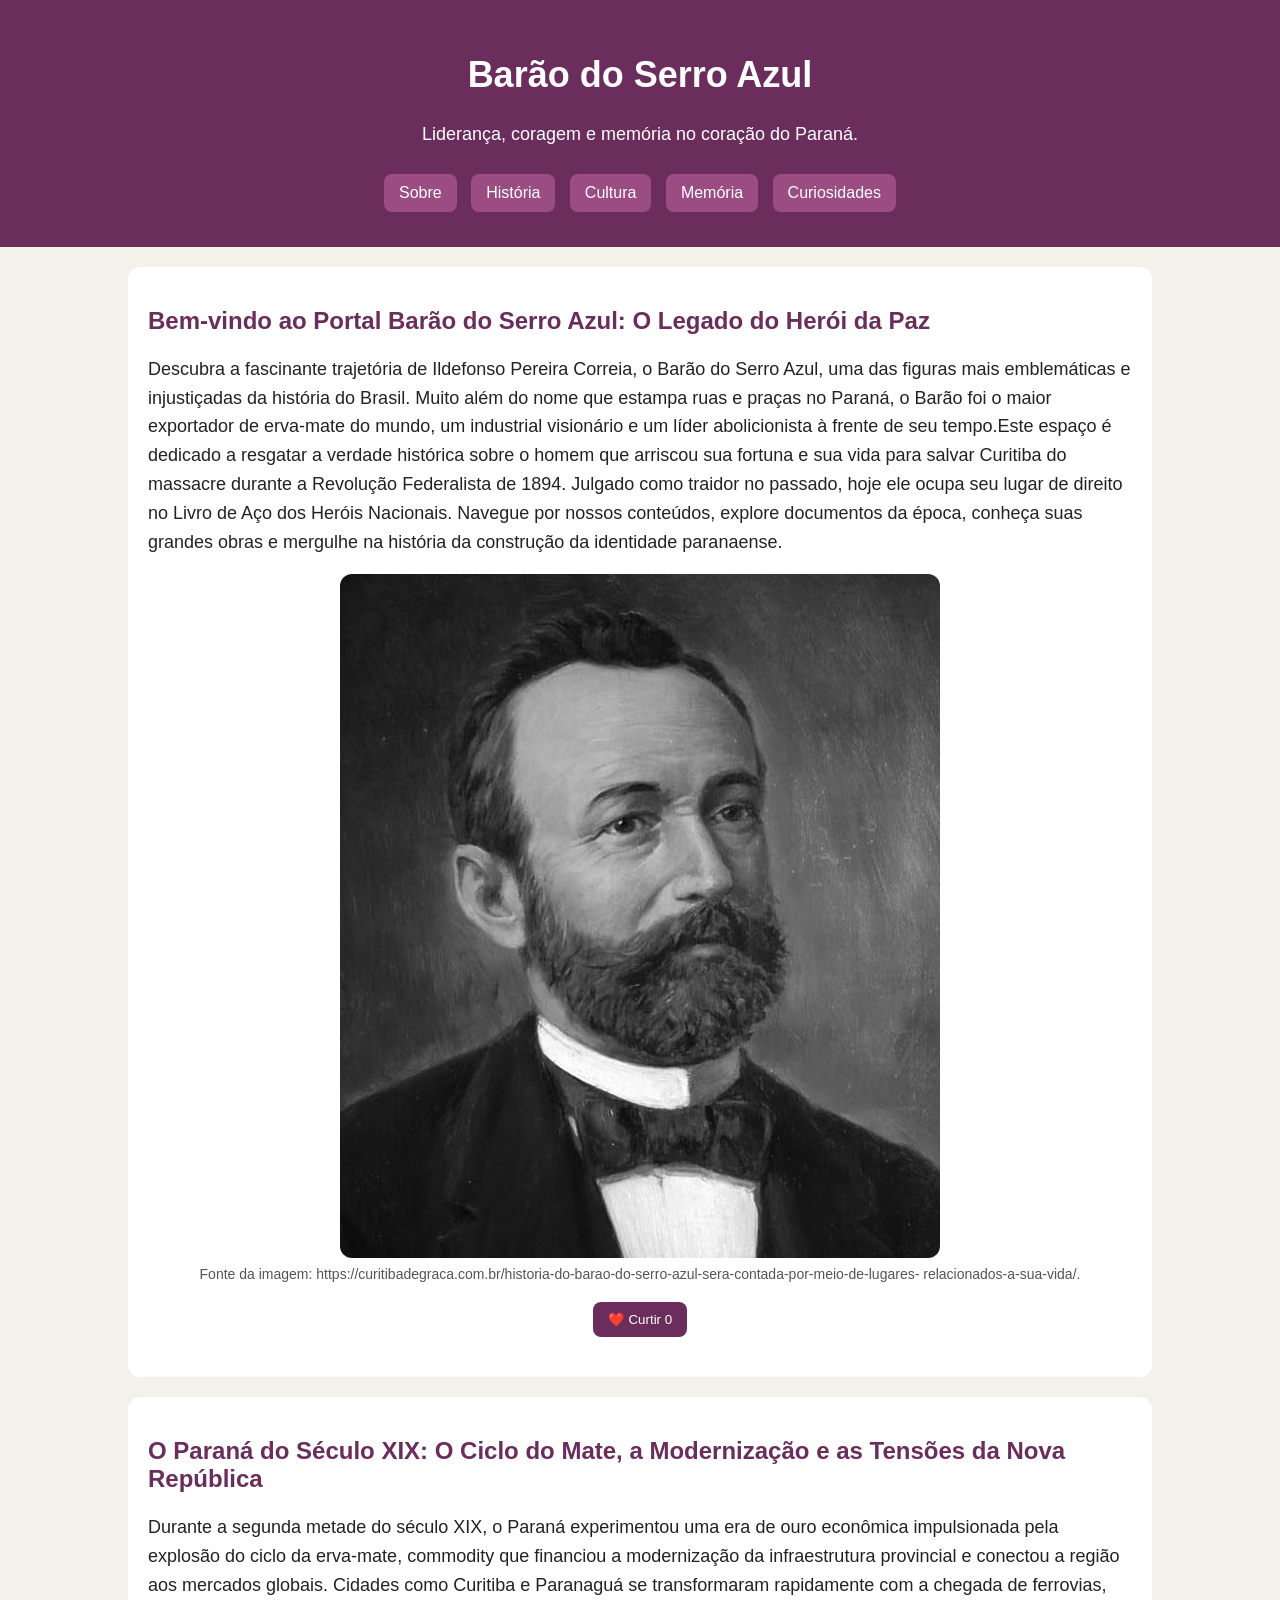
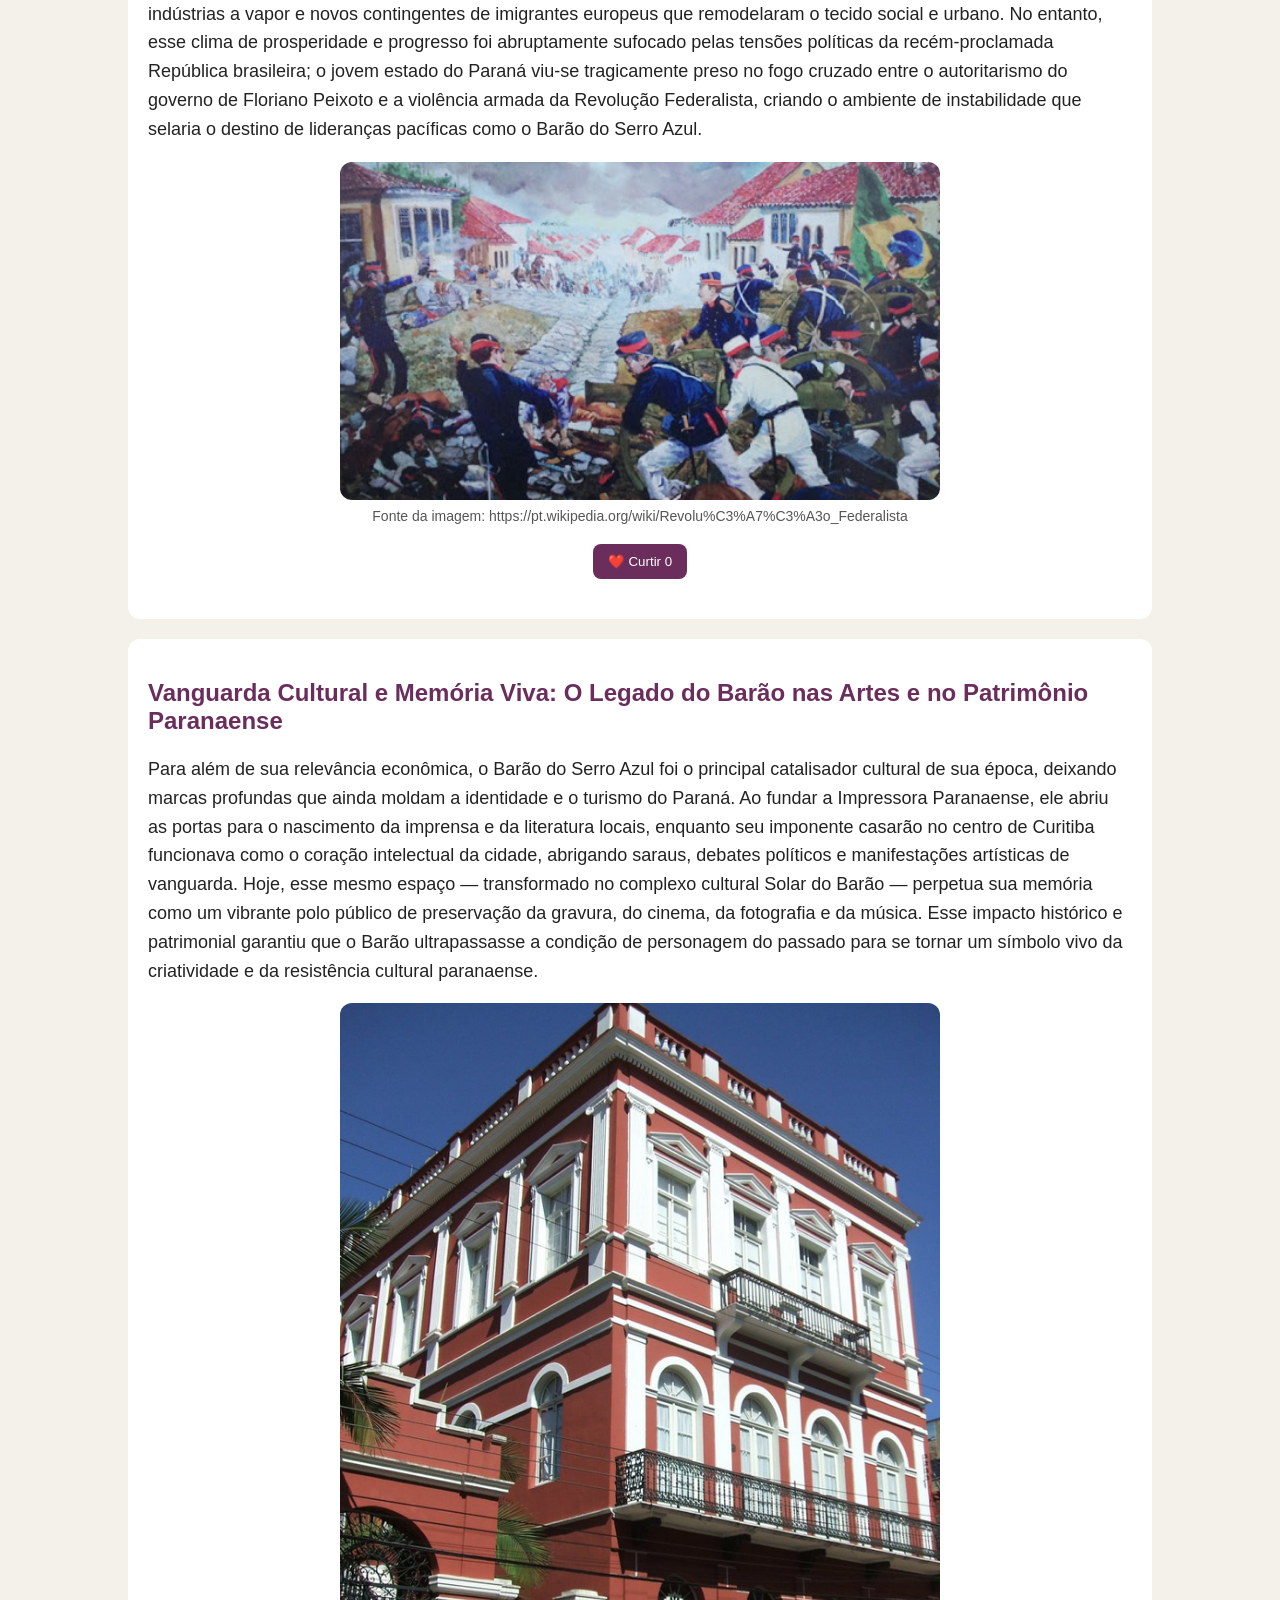
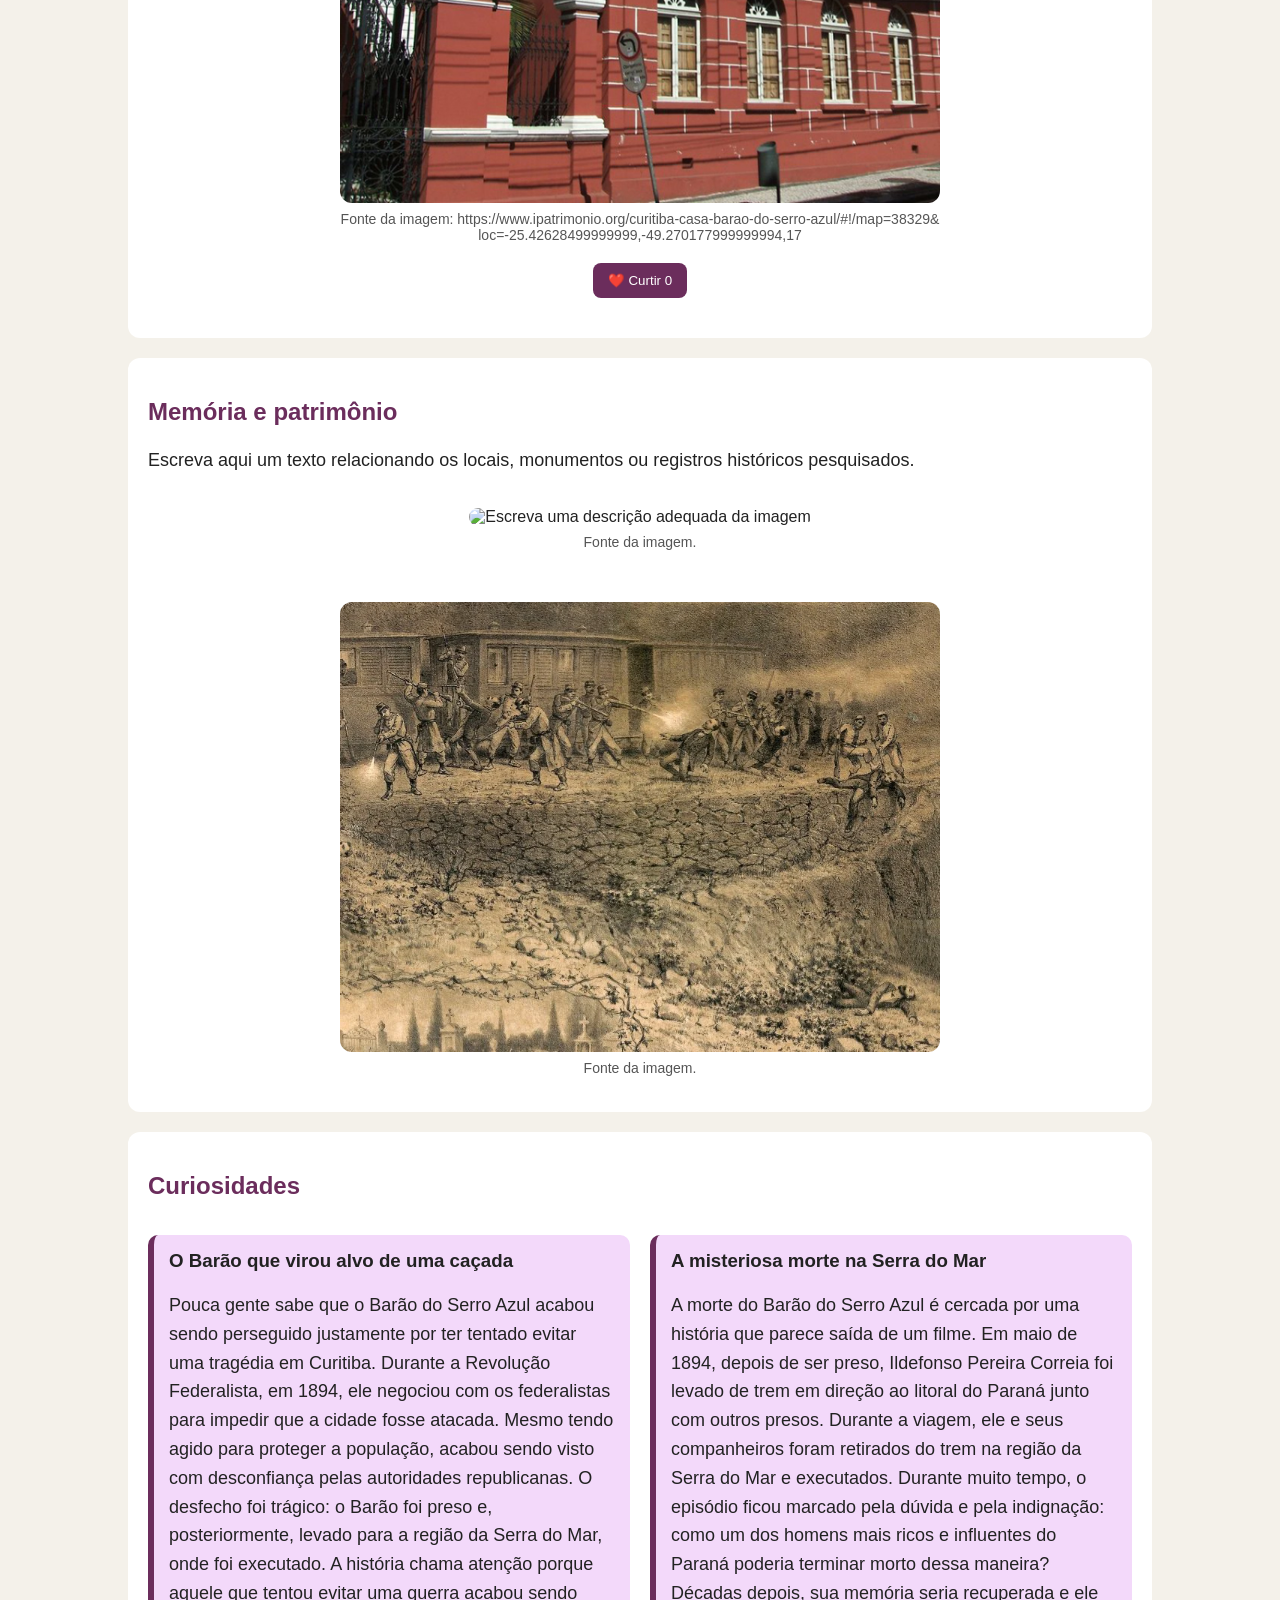
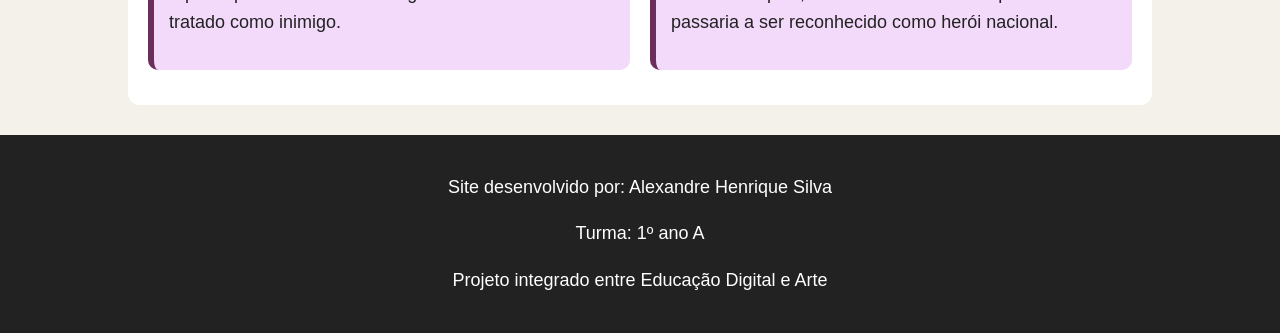
==== index.html @ aedcf5a6 "Upload" ====
<!DOCTYPE html>
<html lang="pt-BR">

<head>
    <meta charset="UTF-8">
    <meta name="viewport" content="width=device-width, initial-scale=1.0">
    <link rel="stylesheet" href="style.css">
    <script src="script.js" defer></script>
    <title>Barão do Serro Azul</title>
</head>

<body>

    <header>
        <h1>Barão do Serro Azul</h1>
        <p>Liderança, coragem e memória no coração do Paraná.</p>
        <nav>
            <a href="#sobre">Sobre</a>
            <a href="#historia">História</a>
            <a href="#cultura">Cultura</a>
            <a href="#memoria">Memória</a>
            <a href="#curiosidades">Curiosidades</a>
        </nav>
    </header>

    <main>
        <section id="sobre">
            <h2>Bem-vindo ao Portal Barão do Serro Azul: O Legado do Herói da Paz</h2>
            <p>
                Descubra a fascinante trajetória de Ildefonso Pereira Correia, o Barão do Serro Azul, uma das figuras
                mais emblemáticas
                e injustiçadas da história do Brasil. Muito além do nome que estampa ruas e praças no Paraná, o Barão
                foi o maior exportador
                de erva-mate do mundo, um industrial visionário e um líder abolicionista à frente de seu tempo.Este
                espaço é dedicado a resgatar
                a verdade histórica sobre o homem que arriscou sua fortuna e sua vida para salvar Curitiba do massacre
                durante a Revolução
                Federalista de 1894. Julgado como traidor no passado, hoje ele ocupa seu lugar de direito no Livro de
                Aço dos Heróis Nacionais.
                Navegue por nossos conteúdos, explore documentos da época, conheça suas grandes obras e mergulhe na
                história da construção
                da identidade paranaense.
            </p>
            <figure>
                <img src="imagem_1.jpg" alt="Tela pintada a mão com o busto do Barão do Serro Azul">
                <figcaption>Fonte da imagem:
                    https://curitibadegraca.com.br/historia-do-barao-do-serro-azul-sera-contada-por-meio-de-lugares-
                    relacionados-a-sua-vida/.
                </figcaption>
            </figure>
            <button class="curtir">
                ❤️​ Curtir <span>0</span>
            </button>
        </section>

        <section id="historia">
            <h2>O Paraná do Século XIX: O Ciclo do Mate, a Modernização e as Tensões da Nova República</h2>
            <p>
                Durante a segunda metade do século XIX, o Paraná experimentou uma era de ouro econômica impulsionada
                pela explosão do ciclo da erva-mate,
                commodity que financiou a modernização da infraestrutura provincial e conectou a região aos mercados
                globais. Cidades como Curitiba e
                Paranaguá se transformaram rapidamente com a chegada de ferrovias, indústrias a vapor e novos
                contingentes de imigrantes europeus que
                remodelaram o tecido social e urbano. No entanto, esse clima de prosperidade e progresso foi
                abruptamente sufocado pelas tensões políticas
                da recém-proclamada República brasileira; o jovem estado do Paraná viu-se tragicamente preso no fogo
                cruzado entre o autoritarismo do governo
                de Floriano Peixoto e a violência armada da Revolução Federalista, criando o ambiente de instabilidade
                que selaria o destino de lideranças
                pacíficas como o Barão do Serro Azul.
            </p>
            <figure>
                <img src="imagem_2.jpg" alt="Tropas durante o Cerco da Lapa, Paraná em 1894">
                <figcaption>Fonte da imagem: https://pt.wikipedia.org/wiki/Revolu%C3%A7%C3%A3o_Federalista</figcaption>
            </figure>
            <button class="curtir">
                ❤️​ Curtir <span>0</span>
            </button>
        </section>

        <section id="cultura">
            <h2>Vanguarda Cultural e Memória Viva: O Legado do Barão nas Artes e no Patrimônio Paranaense</h2>
            <p>
                Para além de sua relevância econômica, o Barão do Serro Azul foi o principal catalisador cultural de sua
                época, deixando marcas profundas
                que ainda moldam a identidade e o turismo do Paraná. Ao fundar a Impressora Paranaense, ele abriu as
                portas para o nascimento da imprensa e
                da literatura locais, enquanto seu imponente casarão no centro de Curitiba funcionava como o coração
                intelectual da cidade, abrigando saraus,
                debates políticos e manifestações artísticas de vanguarda. Hoje, esse mesmo espaço — transformado no
                complexo cultural Solar do Barão — perpetua
                sua memória como um vibrante polo público de preservação da gravura, do cinema, da fotografia e da
                música. Esse impacto histórico e patrimonial
                garantiu que o Barão ultrapassasse a condição de personagem do passado para se tornar um símbolo vivo da
                criatividade e da resistência cultural
                paranaense.
            </p>
            <figure>
                <img src="imagem_3.jpg" alt="Centro Cultural Solar do Barão">
                <figcaption>Fonte da imagem: https://www.ipatrimonio.org/curitiba-casa-barao-do-serro-azul/#!/map=38329&
                    loc=-25.42628499999999,-49.270177999999994,17
                </figcaption>
            </figure>
            <button class="curtir">
                ❤️​ Curtir <span>0</span>
            </button>
        </section>
        <section id="memoria">

            <h2>Memória e patrimônio</h2>

            <p>
                Escreva aqui um texto relacionando os locais,
                monumentos ou registros históricos pesquisados.
            </p>

            <div class="galeria">

                <figure>
                    <img src="imagem_4.html" alt="Escreva uma descrição adequada da imagem">

                    <figcaption>
                        Fonte da imagem.
                    </figcaption>
                </figure>

                <figure>
                    <img src="imagem_5.webp" alt="Escreva uma descrição adequada da imagem">

                    <figcaption>
                        Fonte da imagem.
                    </figcaption>
                </figure>

            </div>

        </section>

        <section id="curiosidades">
            <h2>Curiosidades</h2>
            <div class="cards-curiosidades">
                <div class="card">
                    <h3>O Barão que virou alvo de uma caçada</h3>
                    <p>Pouca gente sabe que o Barão do Serro Azul acabou sendo perseguido justamente por ter tentado
                        evitar
                        uma tragédia em Curitiba. Durante a Revolução Federalista, em 1894, ele negociou com os
                        federalistas
                        para impedir que a cidade fosse atacada. Mesmo tendo agido para proteger a população, acabou
                        sendo
                        visto com desconfiança pelas autoridades republicanas. O desfecho foi trágico: o Barão foi preso
                        e,
                        posteriormente, levado para a região da Serra do Mar, onde foi executado. A história chama
                        atenção
                        porque aquele que tentou evitar uma guerra acabou sendo tratado como inimigo.</p>
                </div>
                <div class="card">
                    <h3>A misteriosa morte na Serra do Mar</h3>
                    <p>A morte do Barão do Serro Azul é cercada por uma história que parece saída de um filme. Em maio
                        de
                        1894, depois de ser preso, Ildefonso Pereira Correia foi levado de trem em direção ao litoral do
                        Paraná junto com outros presos. Durante a viagem, ele e seus companheiros foram retirados do
                        trem na
                        região da Serra do Mar e executados. Durante muito tempo, o episódio ficou marcado pela dúvida e
                        pela indignação: como um dos homens mais ricos e influentes do Paraná poderia terminar morto
                        dessa
                        maneira? Décadas depois, sua memória seria recuperada e ele passaria a ser reconhecido como
                        herói
                        nacional.</p>
                </div>
            </div>
        </section>
    </main>

    <footer>
        <p>Site desenvolvido por: Alexandre Henrique Silva</p>
        <p>Turma: 1º ano A</p>
        <p>Projeto integrado entre Educação Digital e Arte</p>
    </footer>

</body>

</html>
---- style.css ----
:root{
    --cor-fundo: #f4f1ea;
    --cor-texto: #222222;
    --cor-principal: #6b2d5c;
    --cor-secundaria: #9b4d83;
    --cor-hover:#c77dff;
    --cor-superficie: white;
    --cor-card: #f3d9fa;
    --cor-legenda: #555555;
    --cor-clara: white;
    --cor-rodape: #222222;
}
body {
    background-color: var(--cor-fundo);
    color: var(--cor-texto);
    font-family: Arial, sans-serif;
    margin: 0;
}

header {
    background-color: var(--cor-principal);
    color: var(--cor-clara);
    text-align: center;
    padding: 30px;
}

h1 {
    font-size: 36px;
}

h2 {
    color: var(--cor-principal);
}

p {
    font-size: 18px;
    line-height: 1.6;
}

nav {
    margin-top: 20px;
}

nav a {
    color: var(--cor-clara);
    text-decoration: none;
    background-color: var(--cor-secundaria);
    padding: 10px 15px;
    border-radius: 8px;
    margin: 5px;
    display: inline-block;
}

nav a:hover {
    background-color:  var(--cor-hover);
}

main {
    width: 80%;
    margin: auto;
}

section {
    background-color: var(--cor-superficie);
    margin: 20px 0;
    padding: 20px;
    border-radius: 12px;
}

img {
    width: 100%;
    max-width: 600px;
    display: block;
    margin: auto;
    border-radius: 12px;
}

figcaption {
    text-align: center;
    font-size: 14px;
    color: var(--cor-legenda);
    margin-top: 8px;
}

.card {
    background-color: var(--cor-card);
    padding: 15px;
    margin: 15px 0;
    border-left: 6px solid var(--cor-principal);
    border-radius: 10px;
    flex: 1 1 300px;
}

.card h3 {
    margin-top: 0;
}

footer {
    background-color: var(--cor-rodape);
    color: var(--cor-clara);
    text-align: center;
    padding: 20px;
    margin-top: 30px;
}

button {
    background-color: var(--cor-principal);
    color: var(--cor-clara);
    border: none;
    padding: 10px 15px;
    border-radius: 8px;
    cursor: pointer;
}

button:hover {
    background-color: var(--cor-hover);
}

.curtir {
    display: block;
    width: fit-content;
    margin: 20px auto;
}
.galeria {
    display: flex;
    gap: 20px;
    flex-wrap: wrap;
    justify-content: center;
}
.cards-curiosidades {
    display: flex;
    gap: 20px;
    flex-wrap: wrap;
}
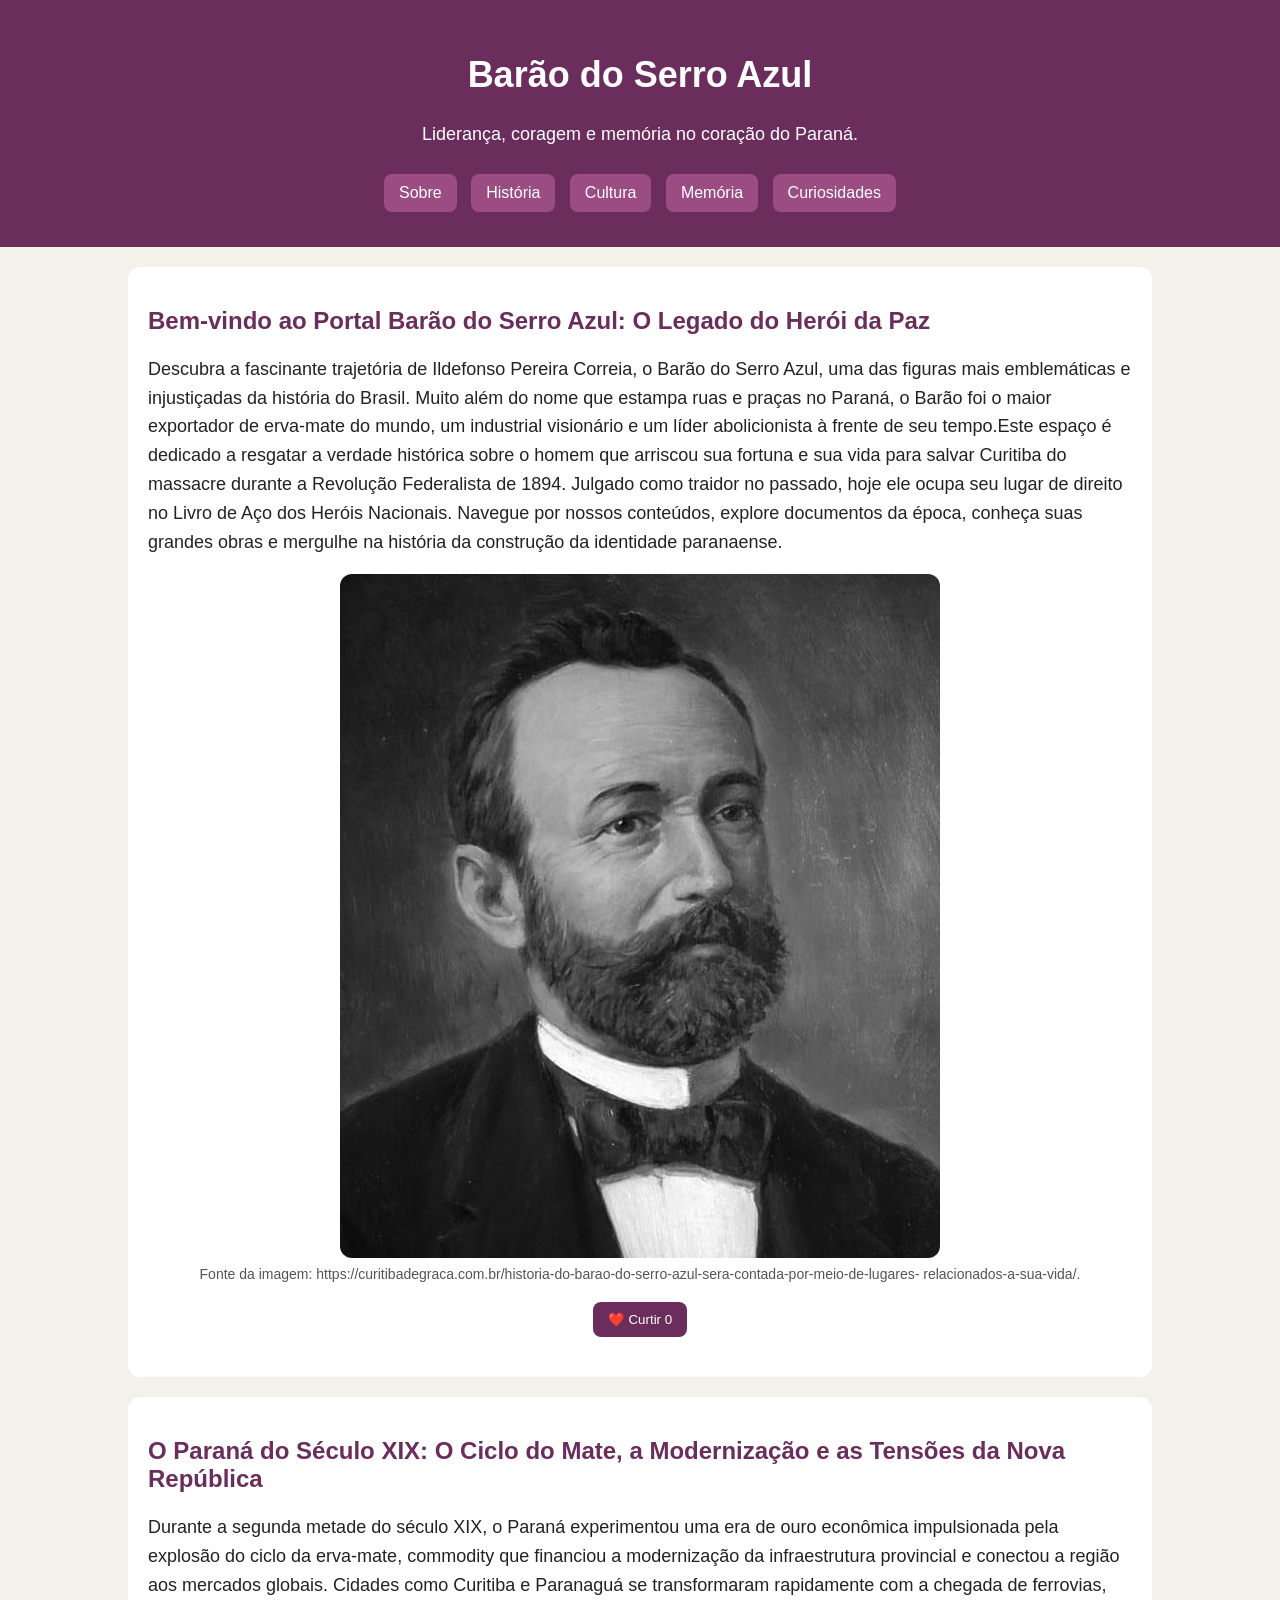
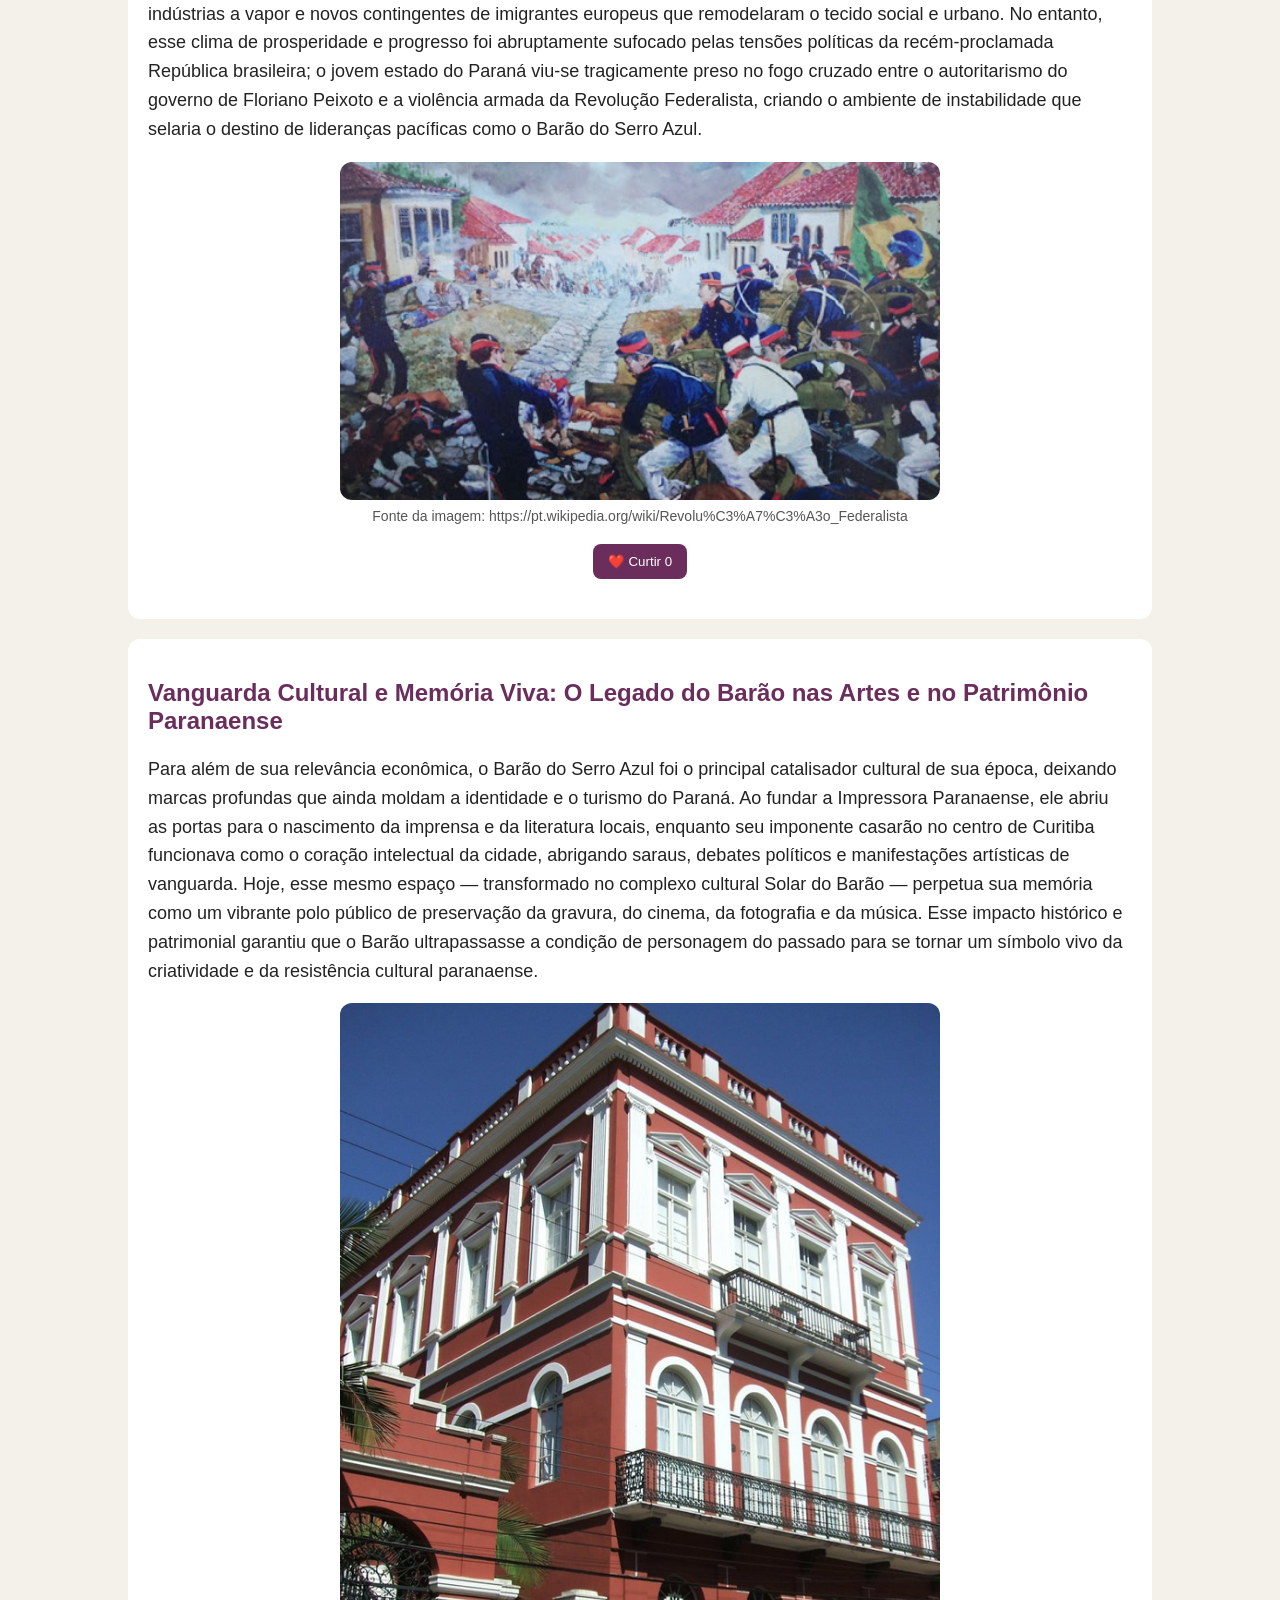
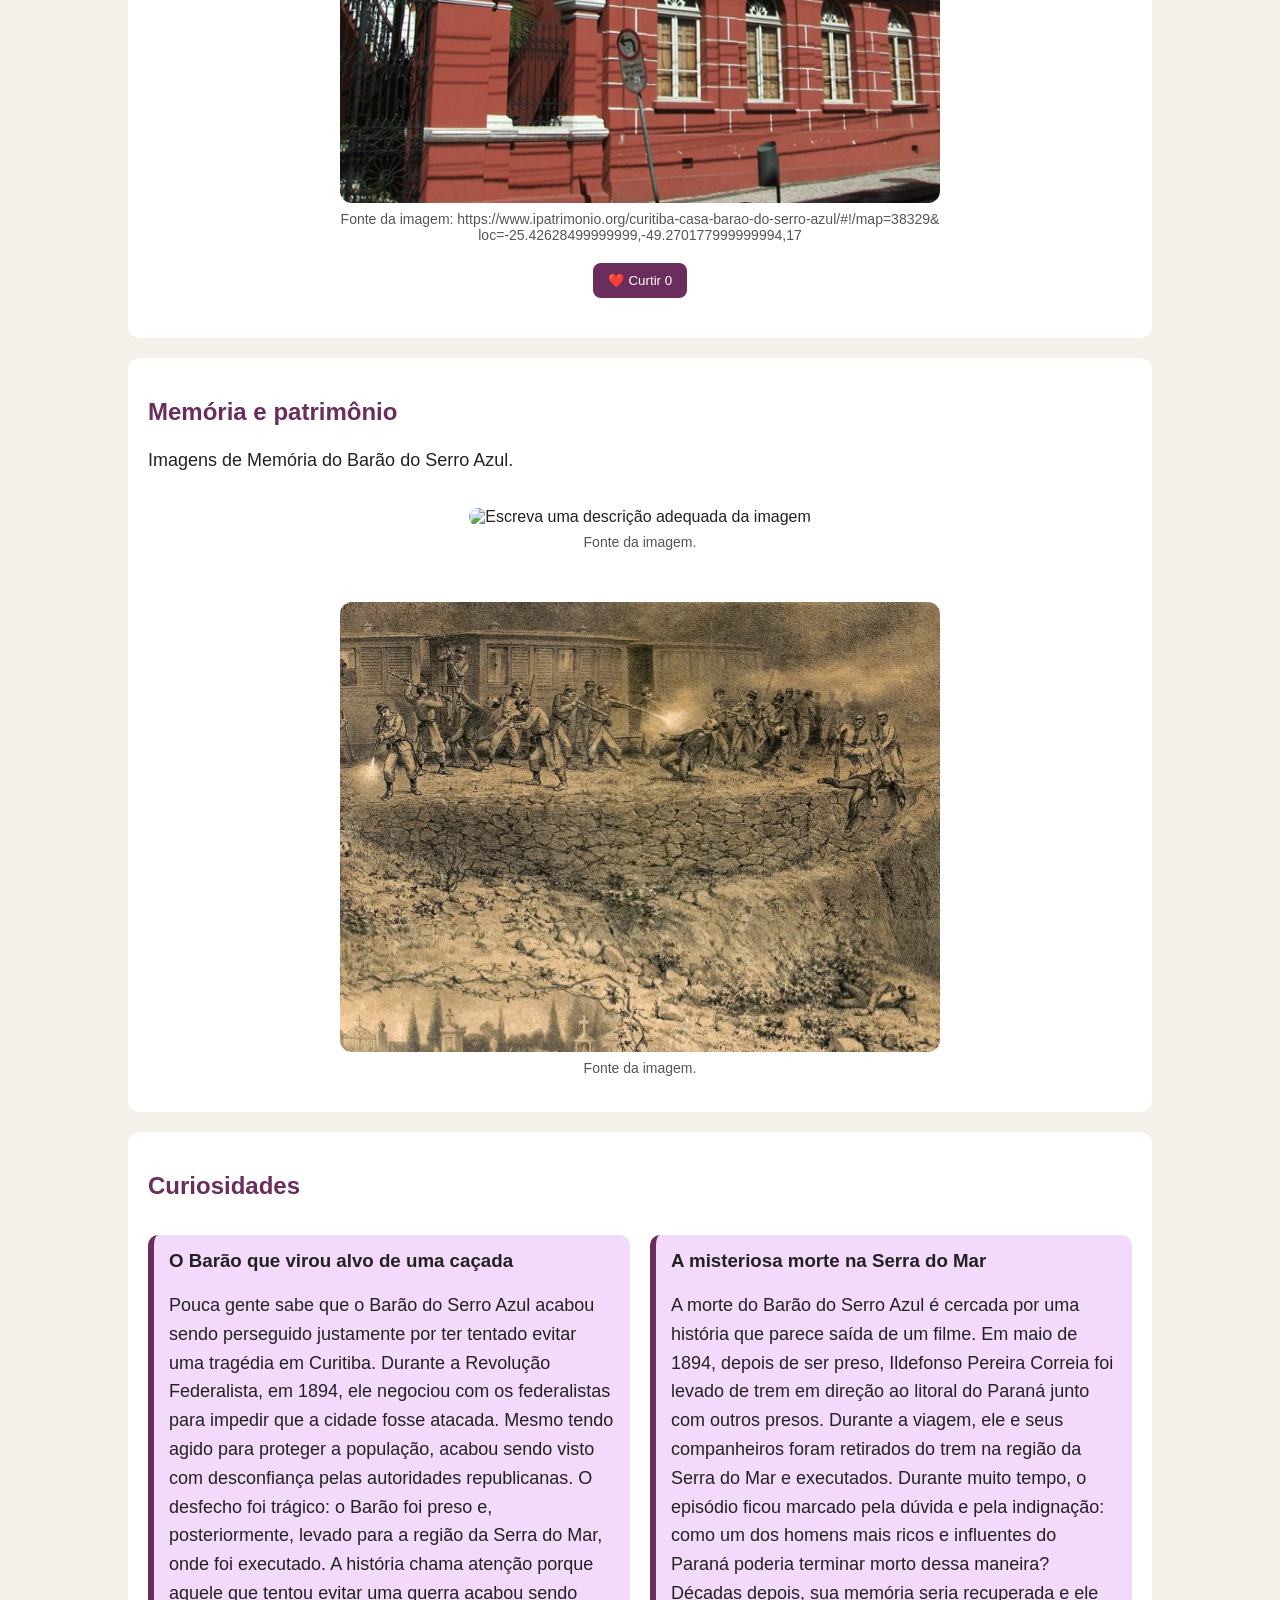
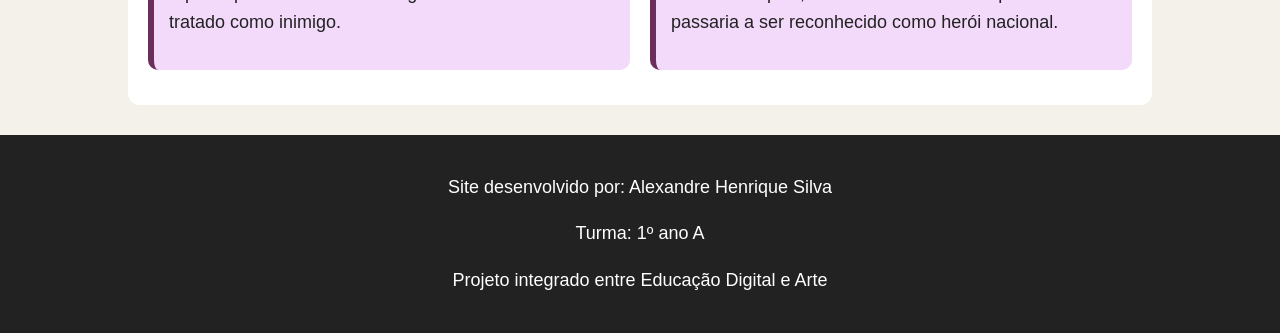
==== commit fb981e43: "Criação de nova seção" ====
--- a/index.html
+++ b/index.html
@@ -106,20 +106,13 @@
                 ❤️​ Curtir <span>0</span>
             </button>
         </section>
+
         <section id="memoria">
-
             <h2>Memória e patrimônio</h2>
-
-            <p>
-                Escreva aqui um texto relacionando os locais,
-                monumentos ou registros históricos pesquisados.
-            </p>
-
+            <p>Imagens de Memória do Barão do Serro Azul.</p>
             <div class="galeria">
-
                 <figure>
                     <img src="imagem_4.html" alt="Escreva uma descrição adequada da imagem">
-
                     <figcaption>
                         Fonte da imagem.
                     </figcaption>
@@ -127,14 +120,11 @@
 
                 <figure>
                     <img src="imagem_5.webp" alt="Escreva uma descrição adequada da imagem">
-
                     <figcaption>
                         Fonte da imagem.
                     </figcaption>
                 </figure>
-
             </div>
-
         </section>
 
         <section id="curiosidades">
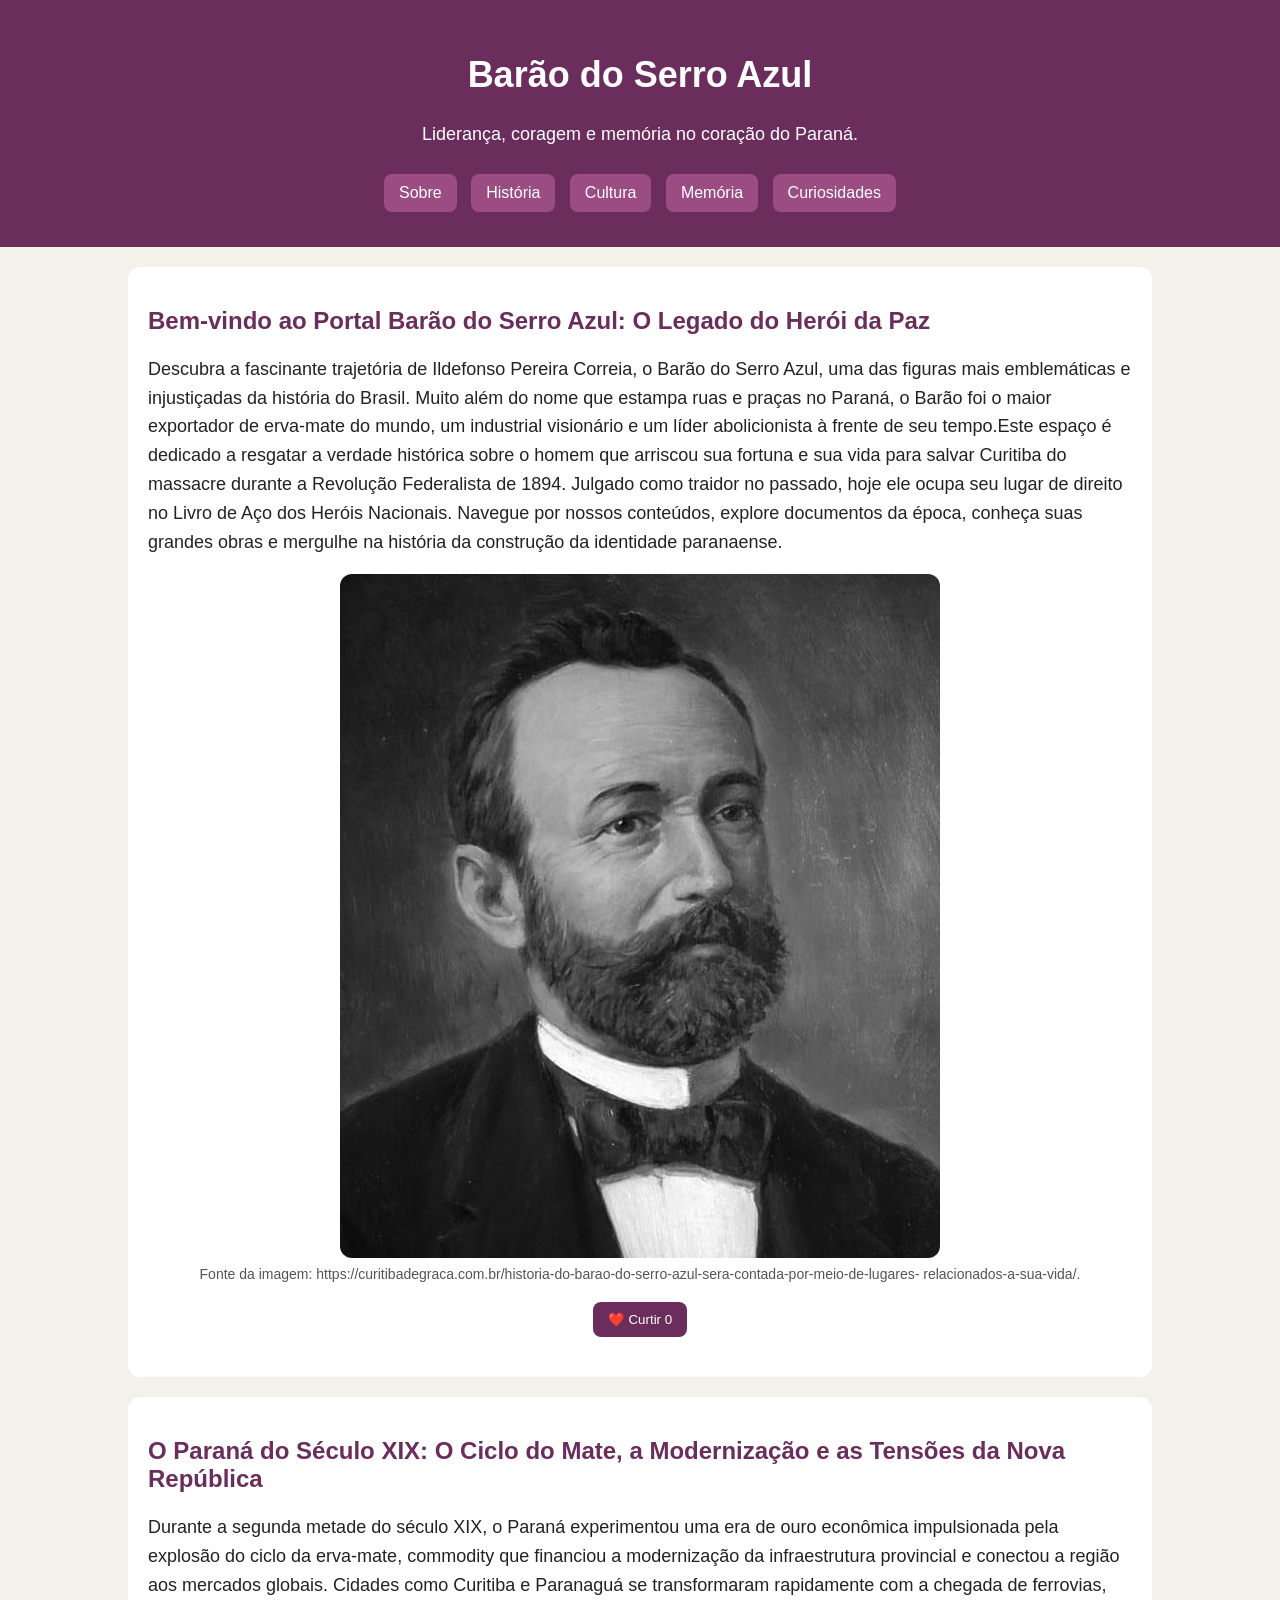
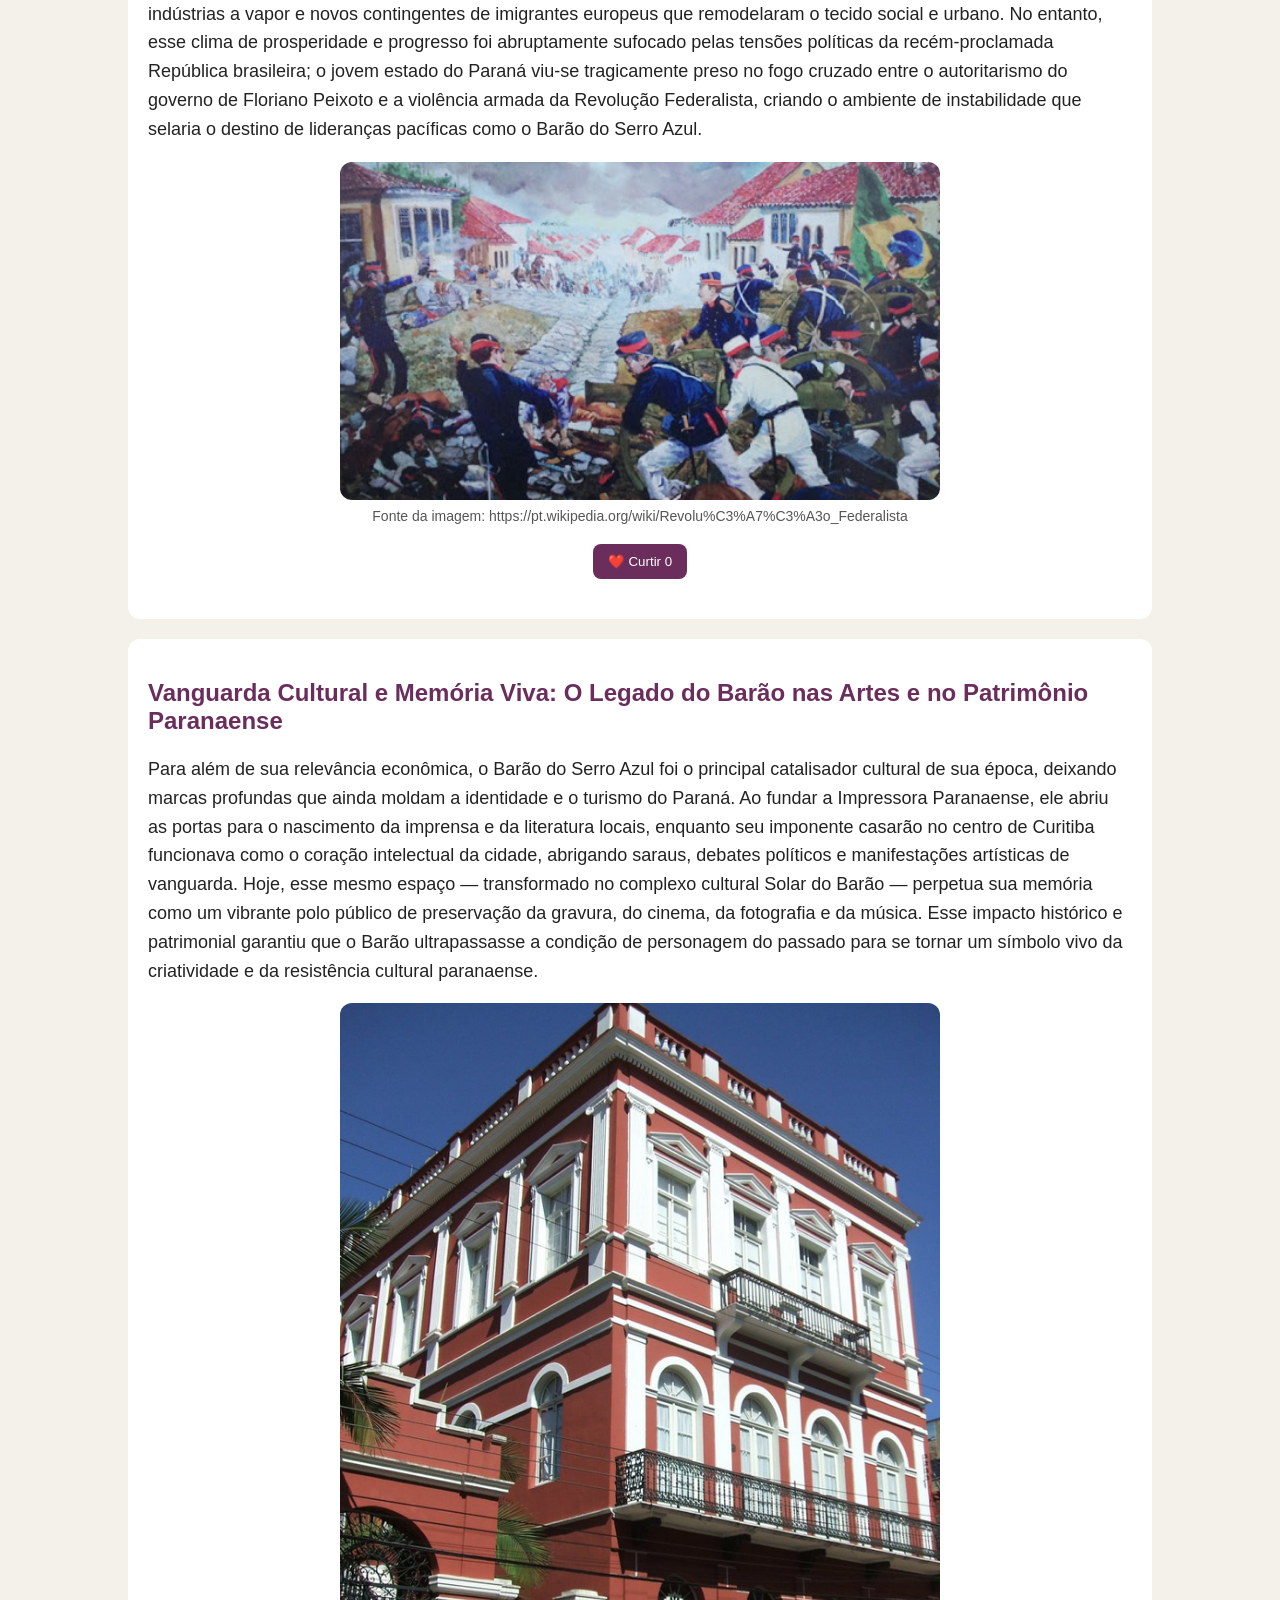
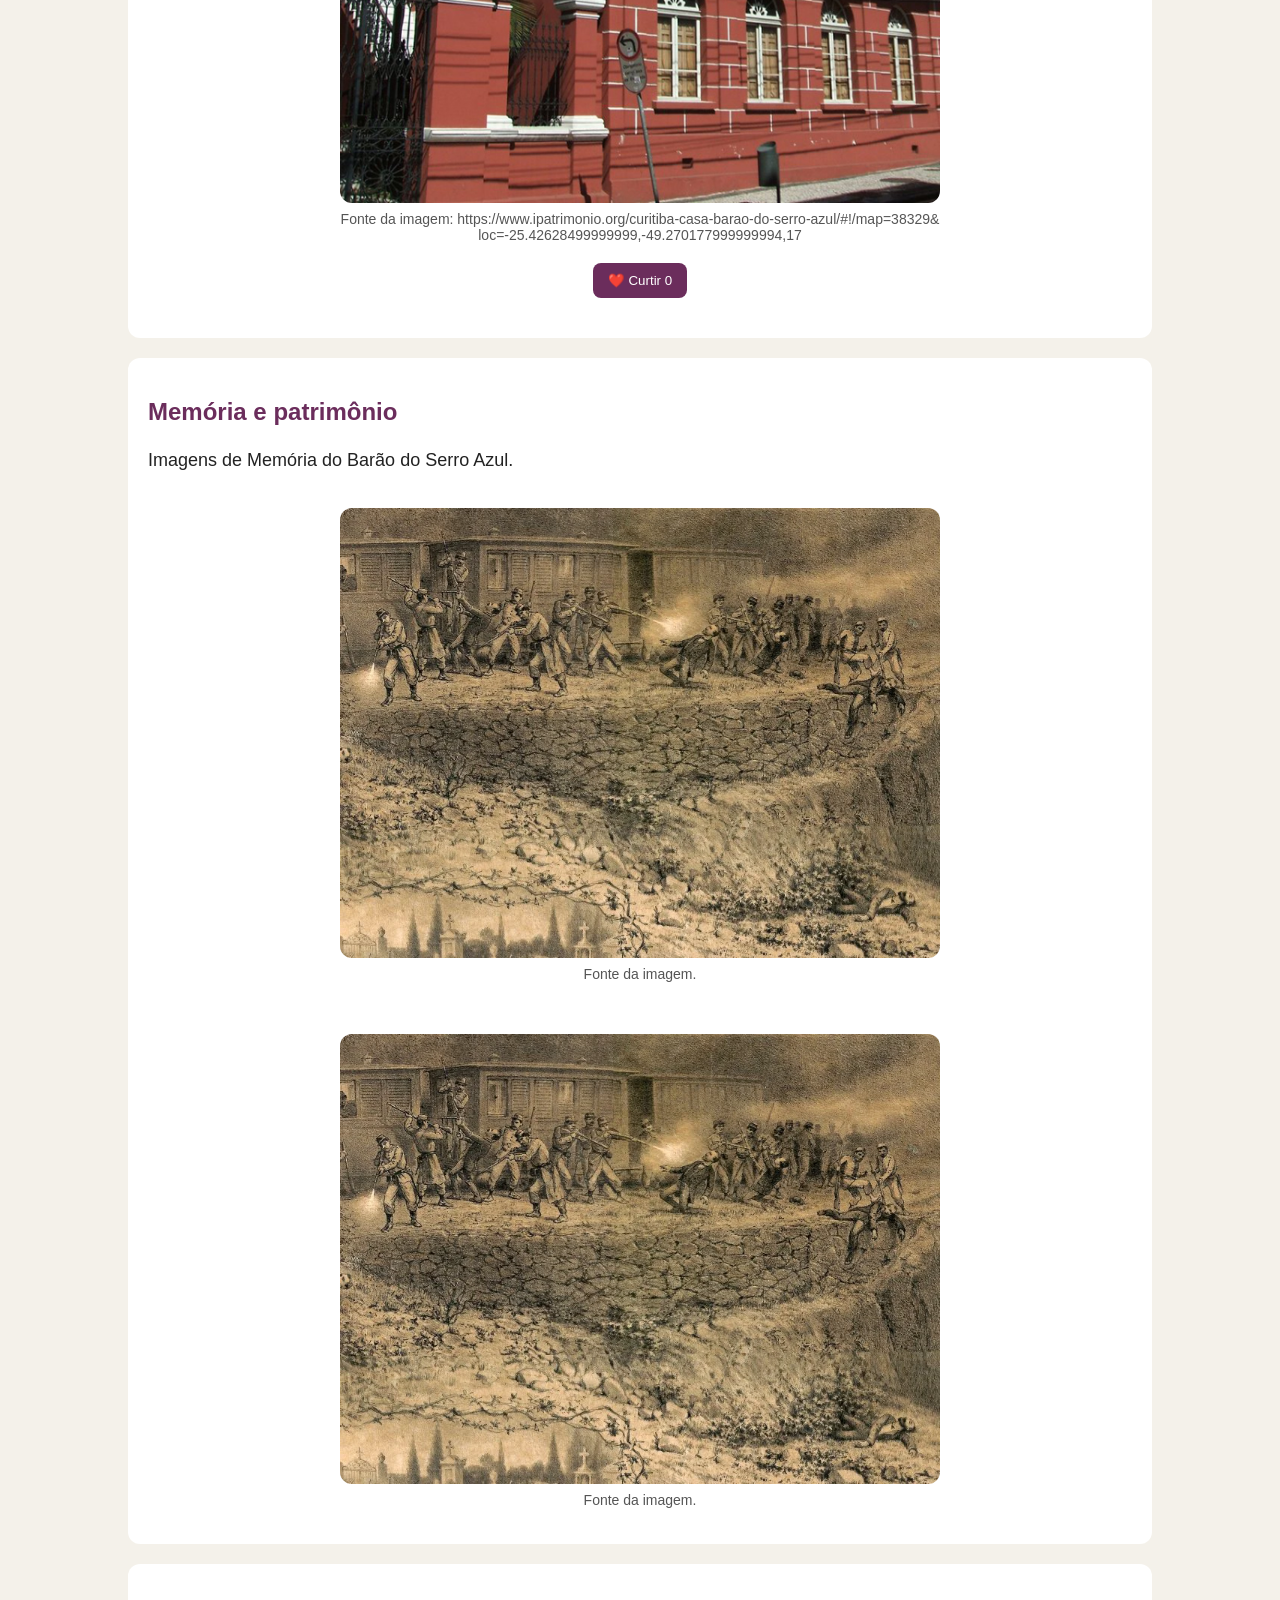
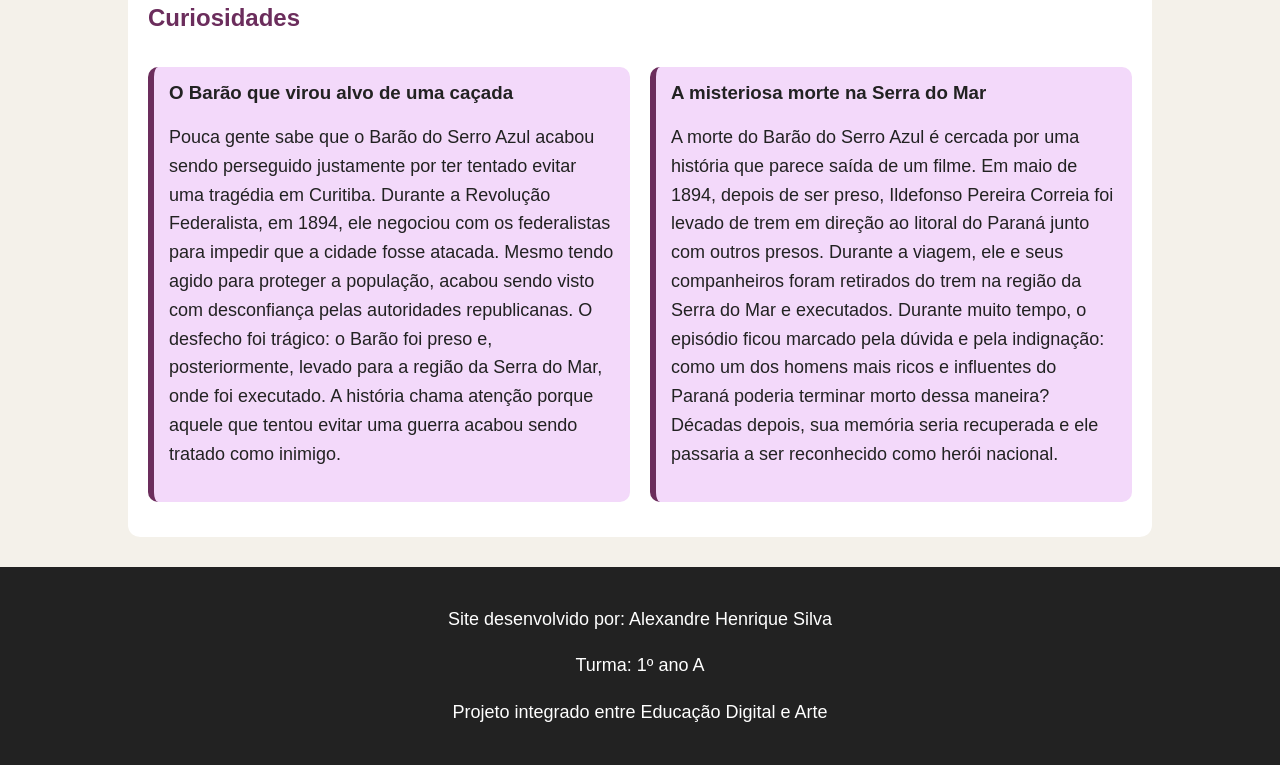
==== commit 8bc75fb1: "Ajustes" ====
--- a/index.html
+++ b/index.html
@@ -112,7 +112,7 @@
             <p>Imagens de Memória do Barão do Serro Azul.</p>
             <div class="galeria">
                 <figure>
-                    <img src="imagem_4.html" alt="Escreva uma descrição adequada da imagem">
+                    <img src="imagem_4.webp" alt="Escreva uma descrição adequada da imagem">
                     <figcaption>
                         Fonte da imagem.
                     </figcaption>
--- a/style.css
+++ b/style.css
@@ -88,7 +88,7 @@
     margin: 15px 0;
     border-left: 6px solid var(--cor-principal);
     border-radius: 10px;
-    flex: 1 1 300px;
+    flex: 1 1 300px; 
 }
 
 .card h3 {
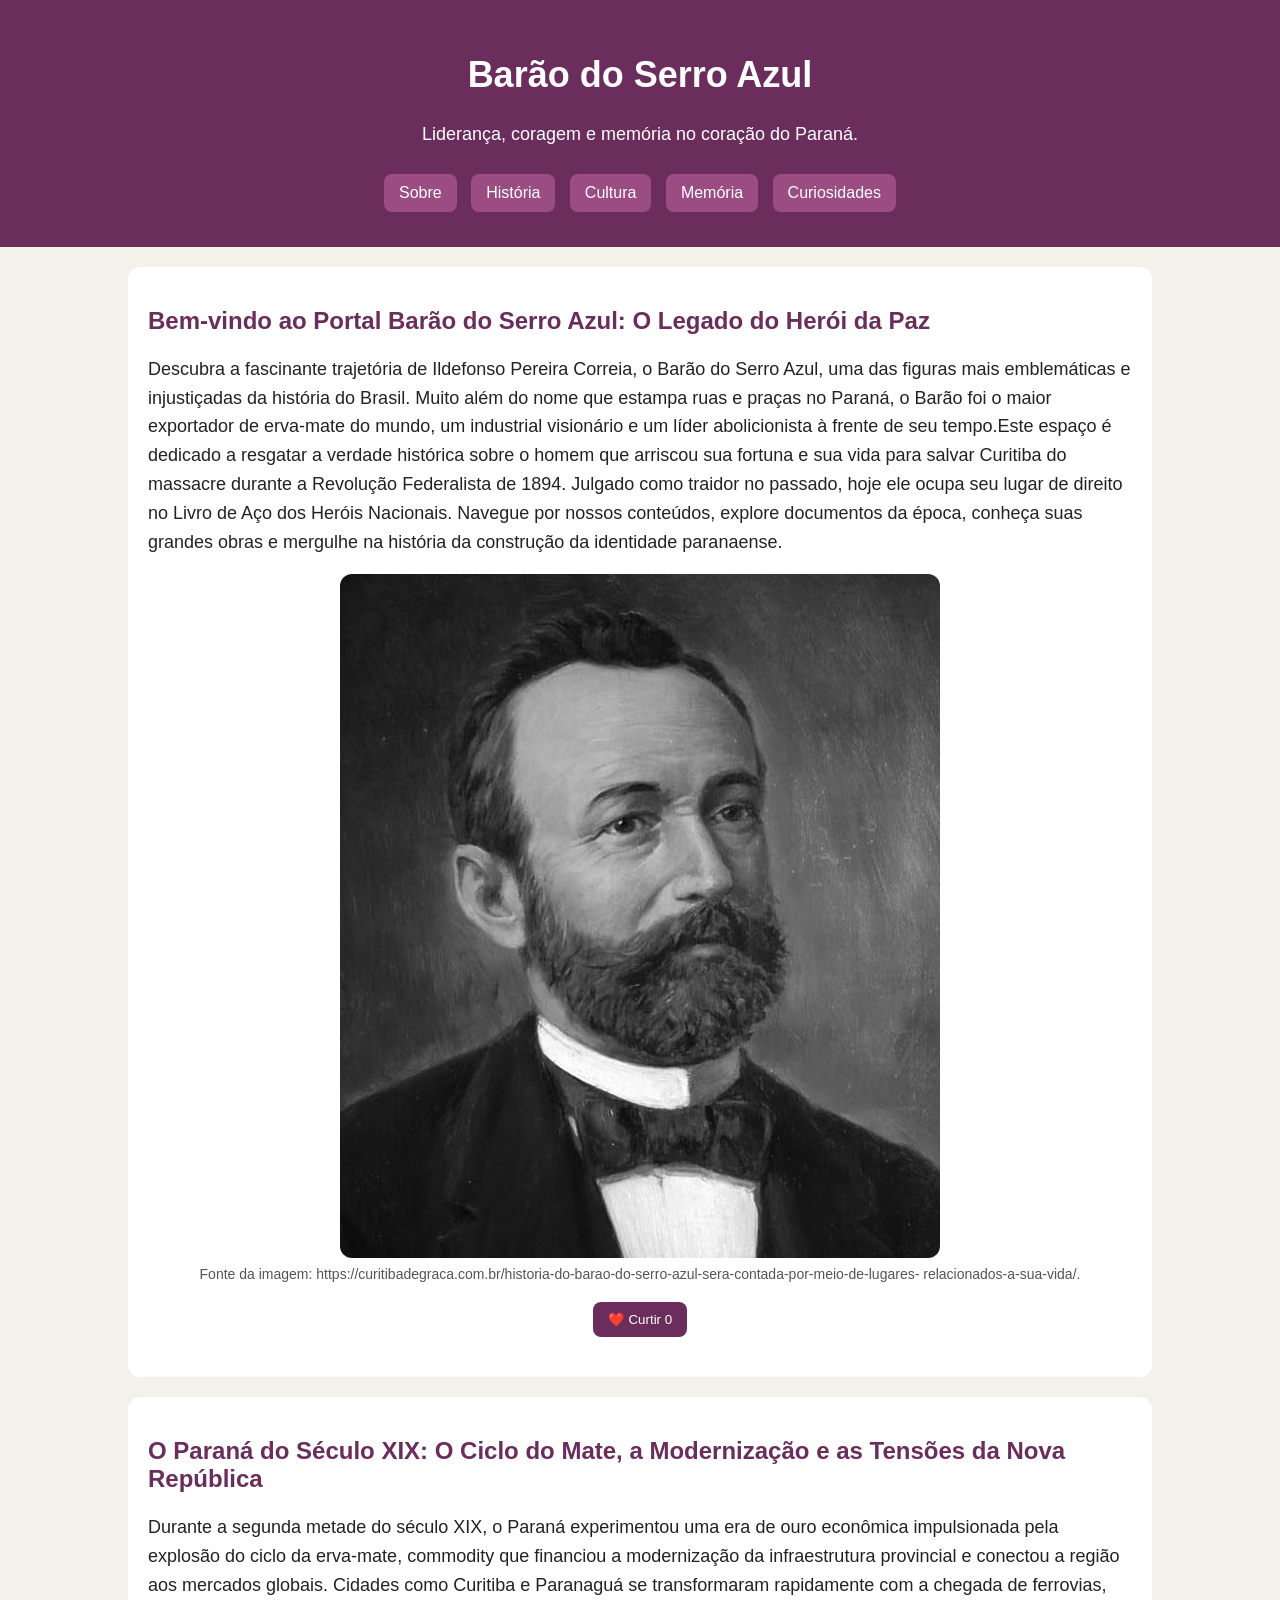
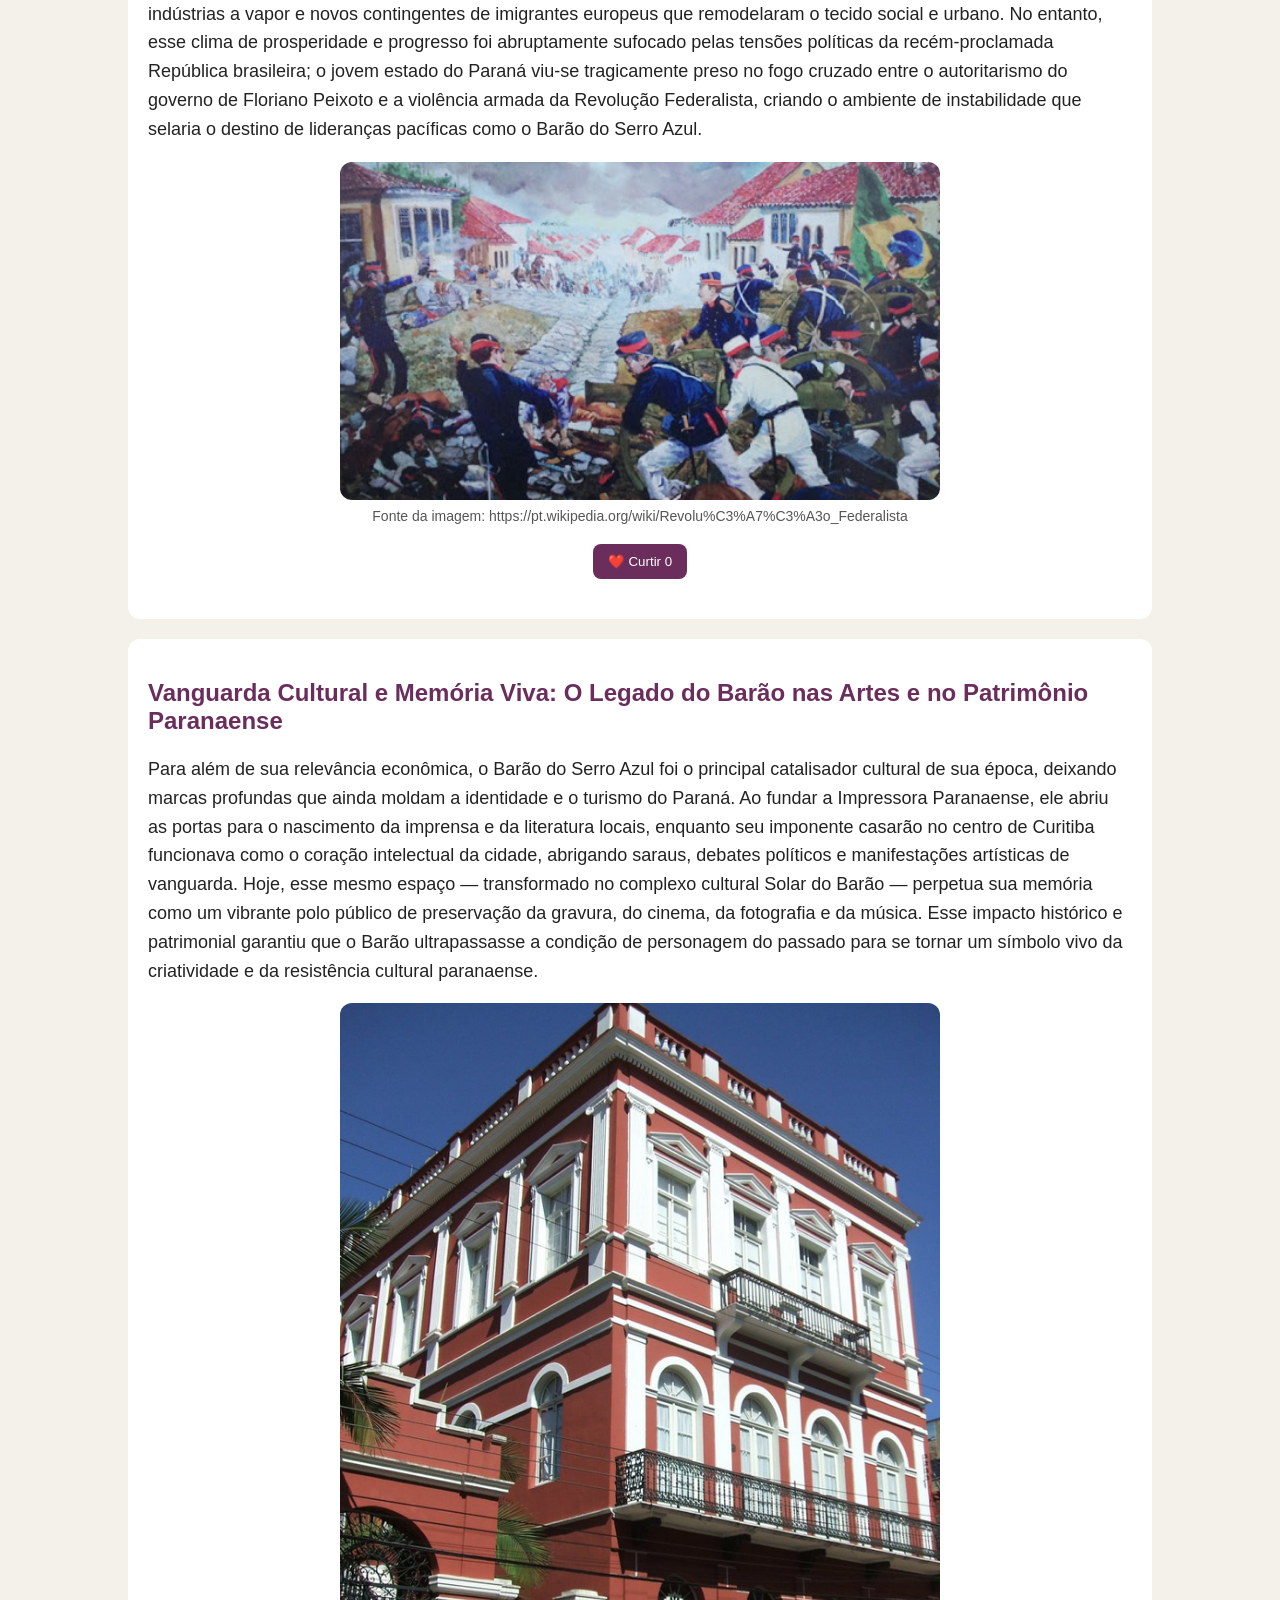
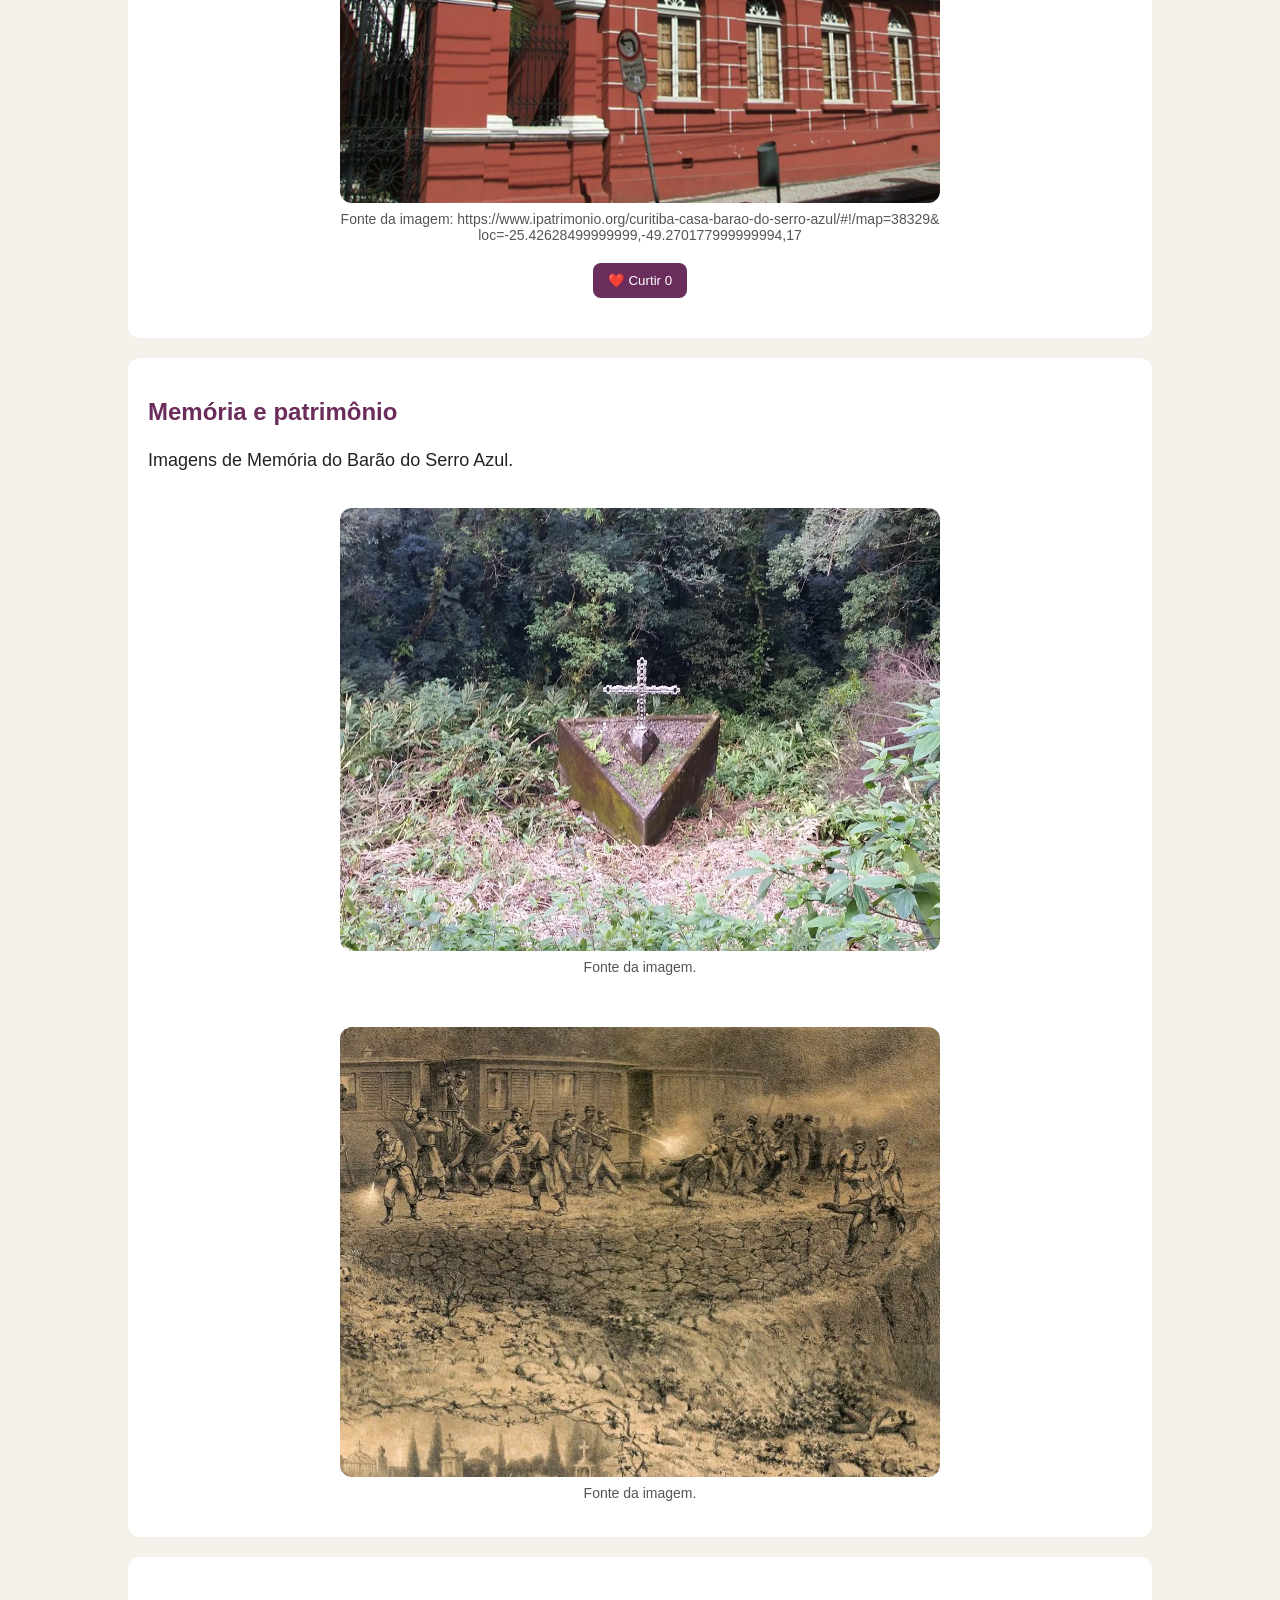
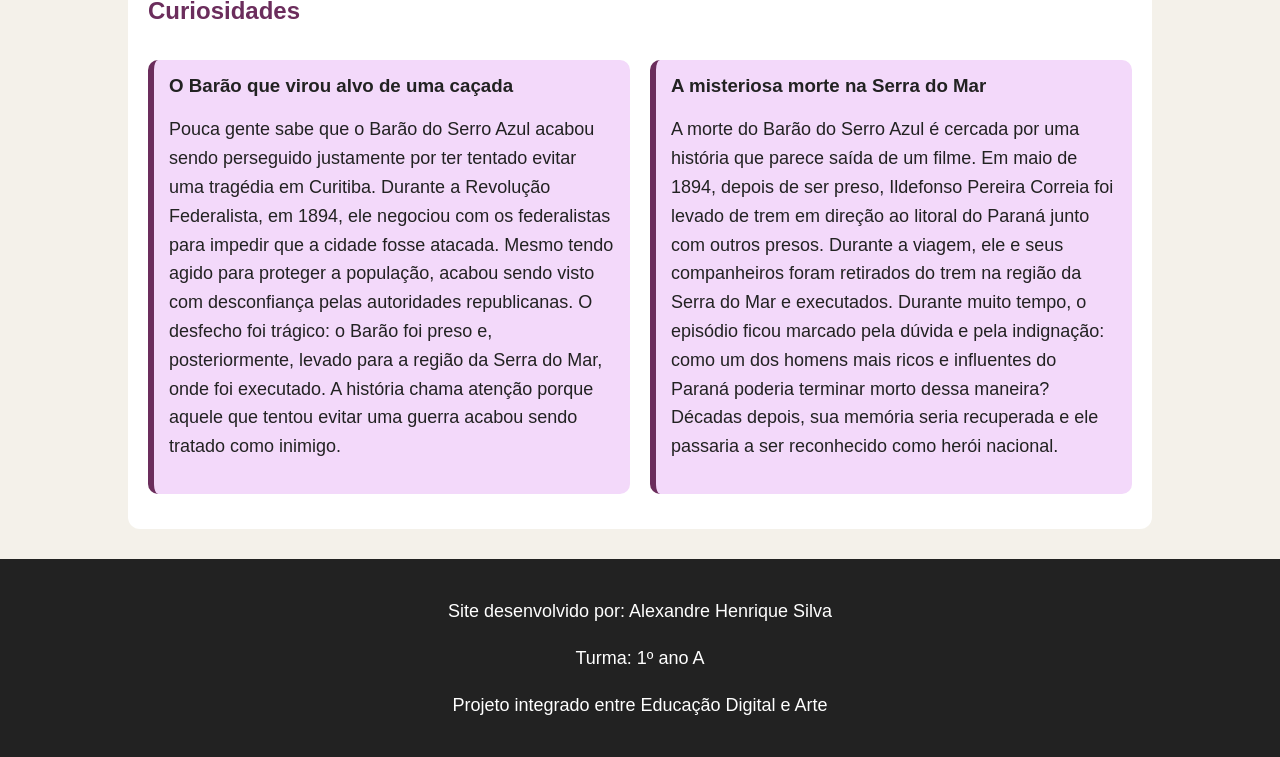
==== commit 39d0f982: "Ajustes" ====
--- a/index.html
+++ b/index.html
@@ -112,7 +112,7 @@
             <p>Imagens de Memória do Barão do Serro Azul.</p>
             <div class="galeria">
                 <figure>
-                    <img src="imagem_4.webp" alt="Escreva uma descrição adequada da imagem">
+                    <img src="imagem_4.jpg" alt="Escreva uma descrição adequada da imagem">
                     <figcaption>
                         Fonte da imagem.
                     </figcaption>
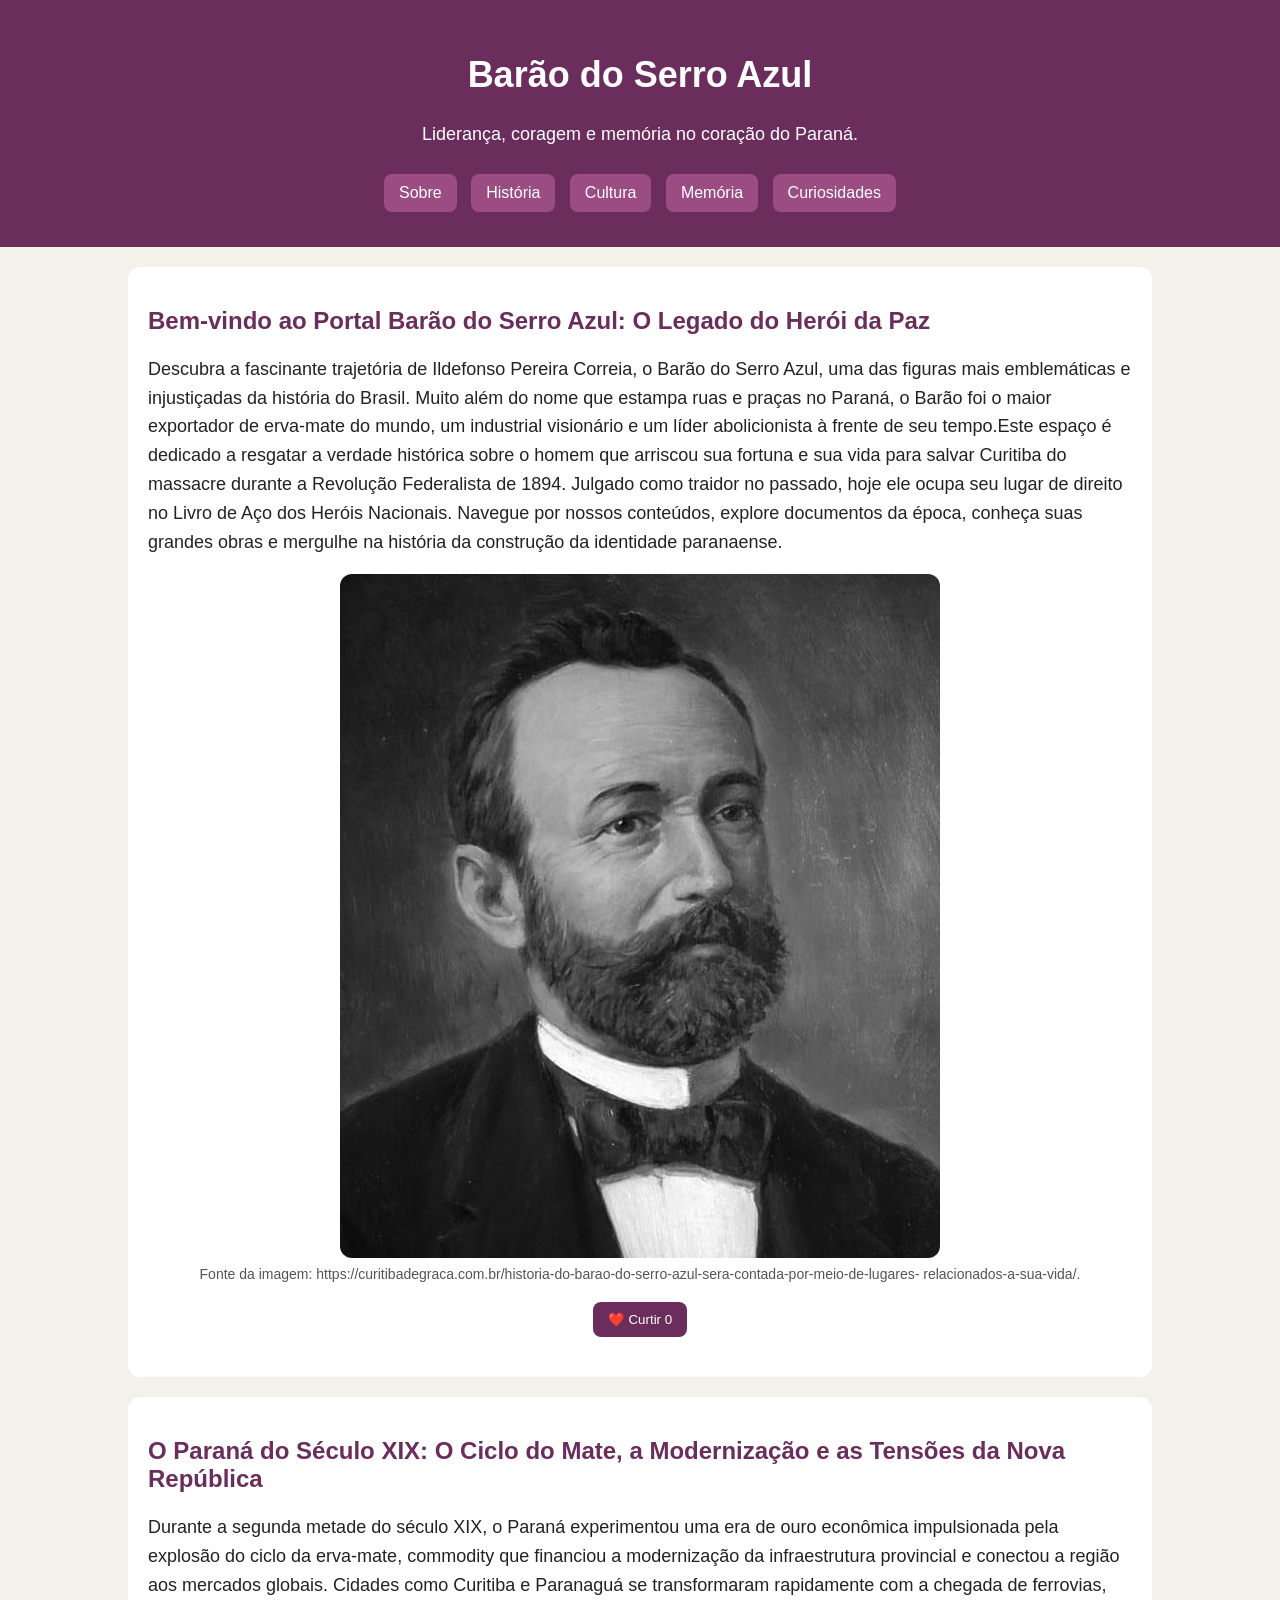
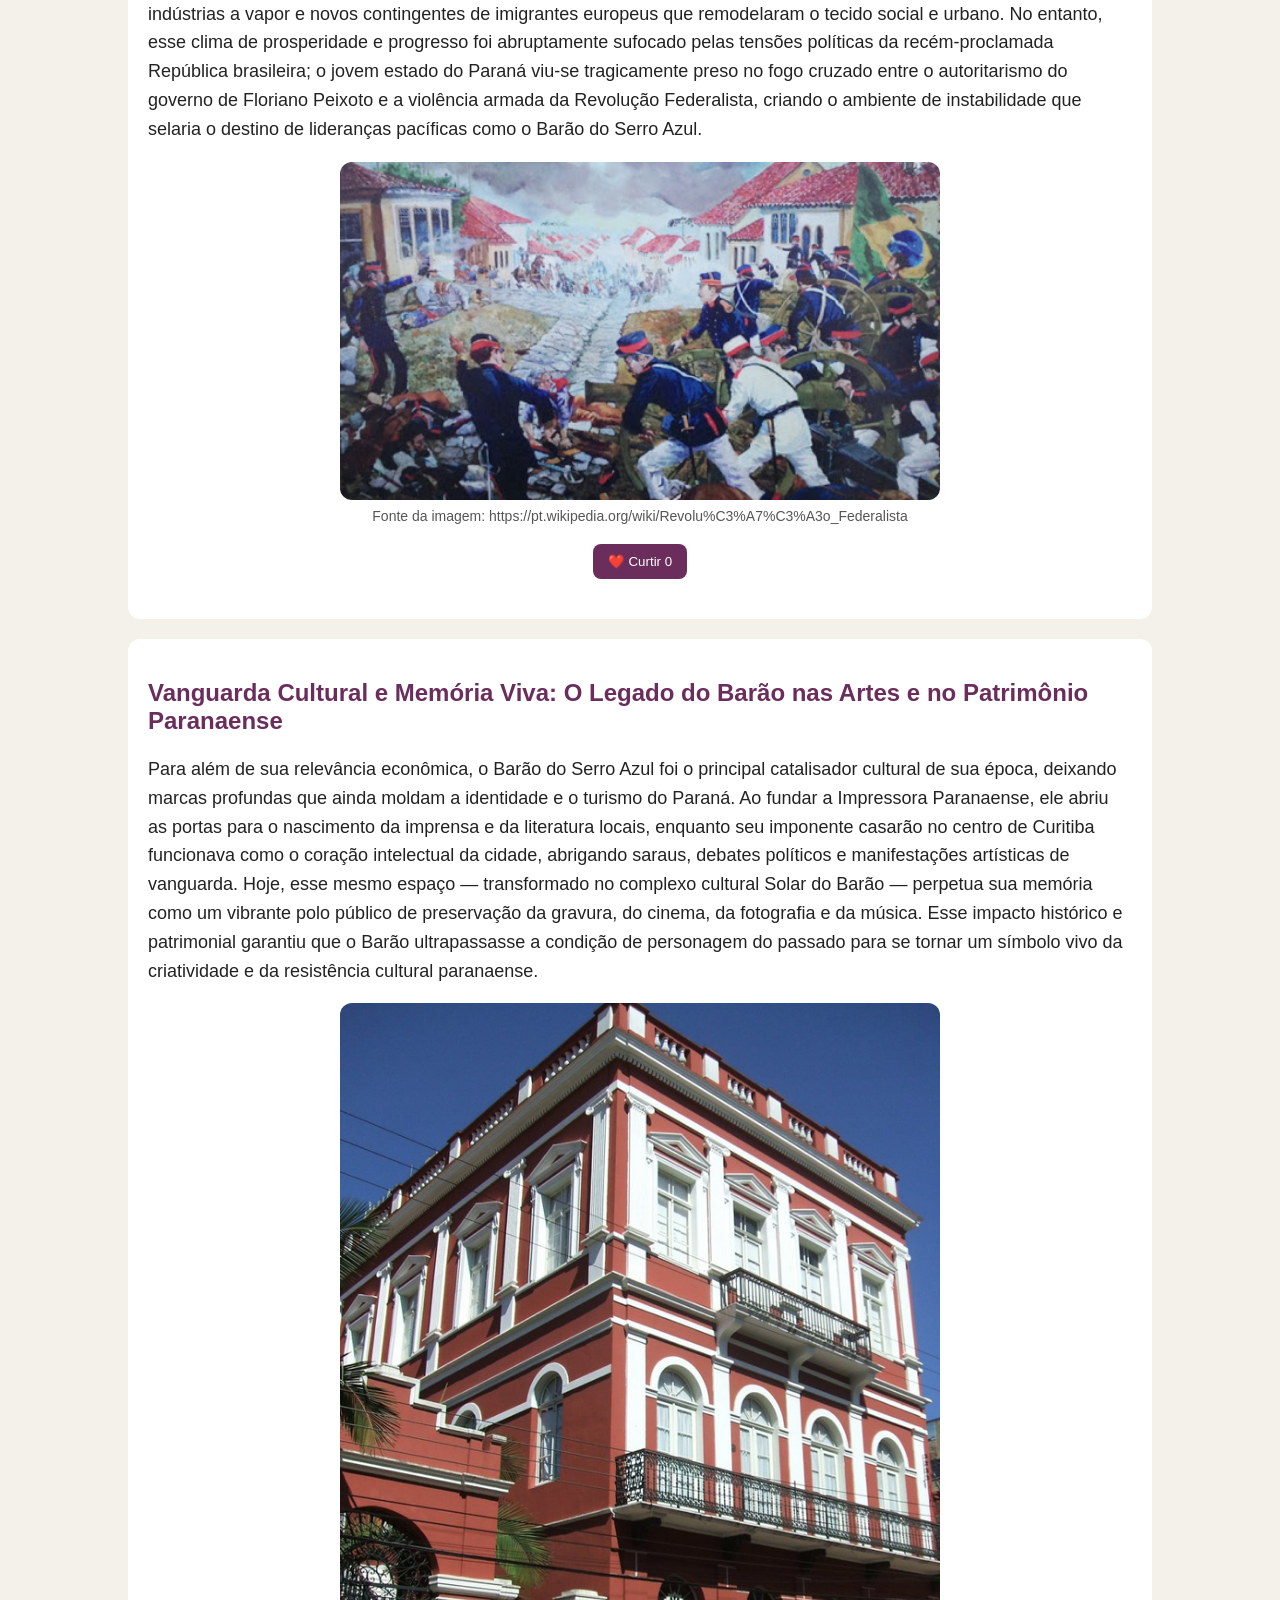
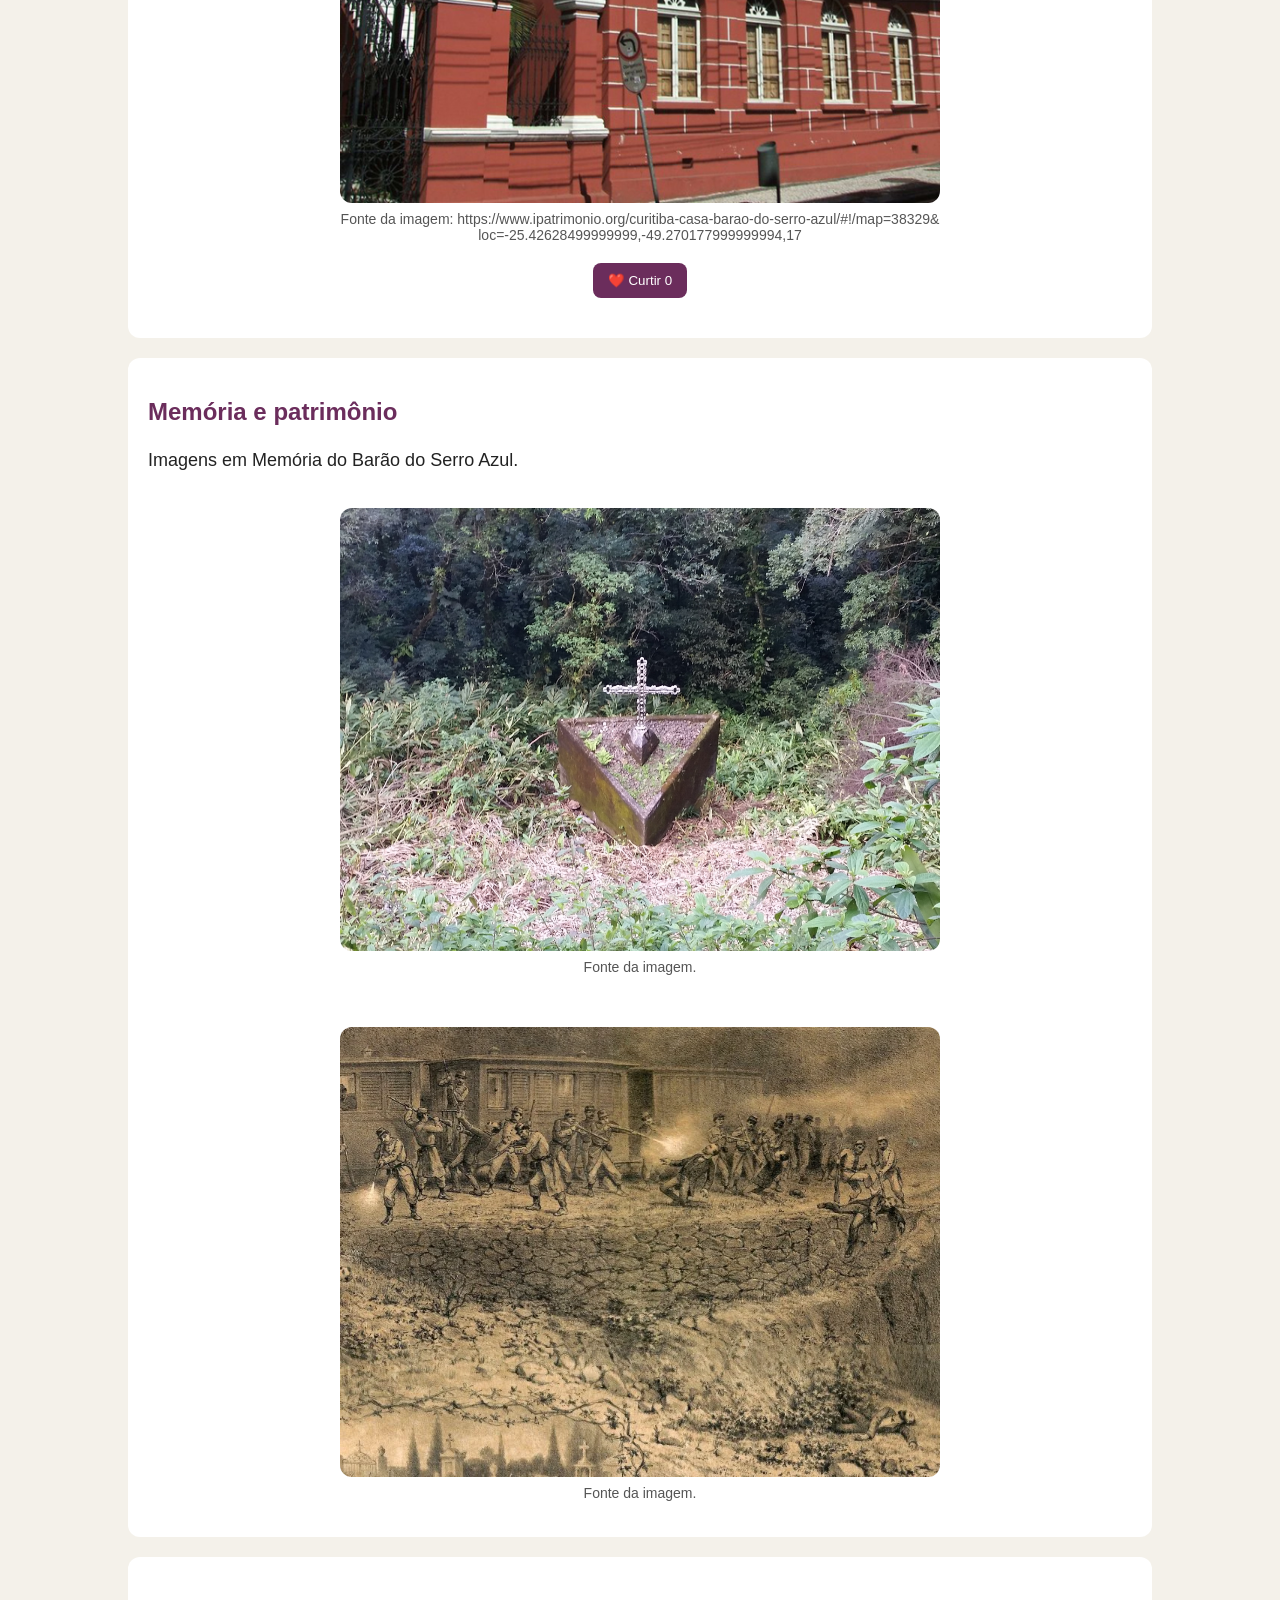
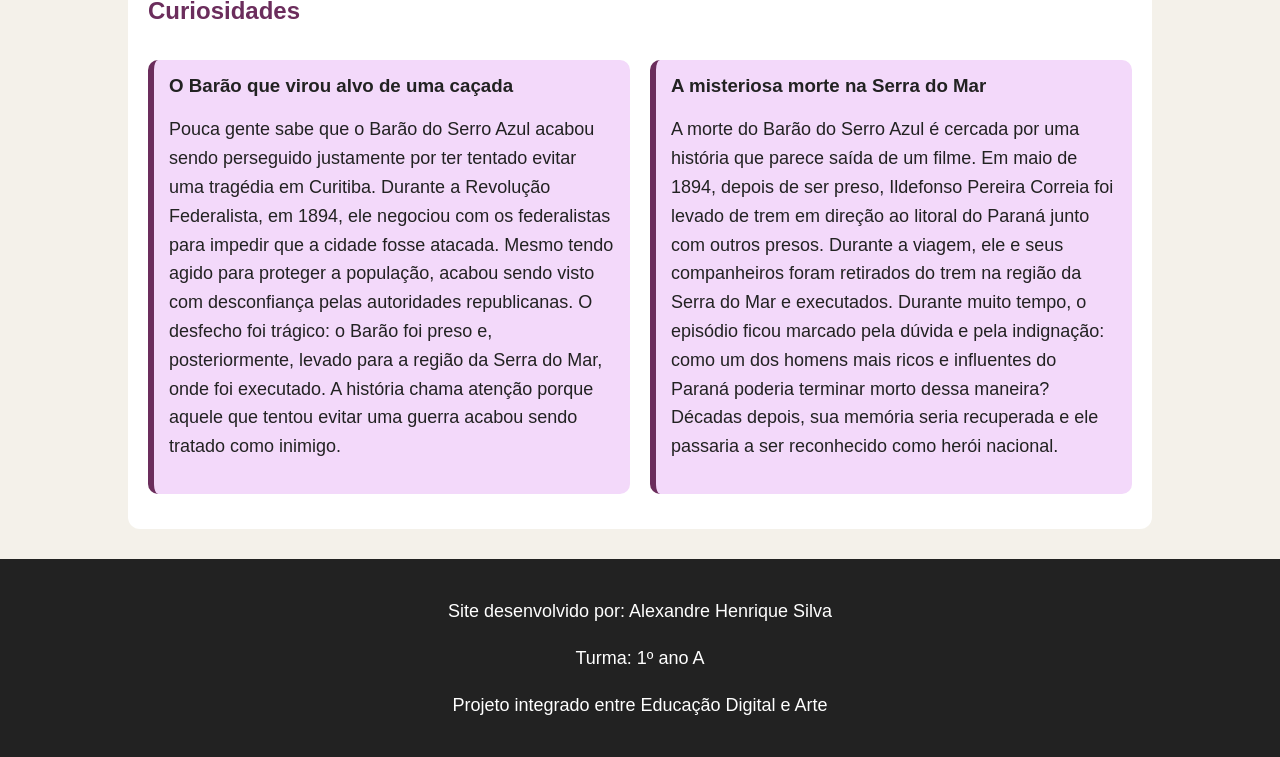
==== commit 7480a822: "Ajustes" ====
--- a/index.html
+++ b/index.html
@@ -106,10 +106,9 @@
                 ❤️​ Curtir <span>0</span>
             </button>
         </section>
-
-        <section id="memoria">
+         <section id="memoria">
             <h2>Memória e patrimônio</h2>
-            <p>Imagens de Memória do Barão do Serro Azul.</p>
+            <p>Imagens em Memória do Barão do Serro Azul.</p>
             <div class="galeria">
                 <figure>
                     <img src="imagem_4.jpg" alt="Escreva uma descrição adequada da imagem">
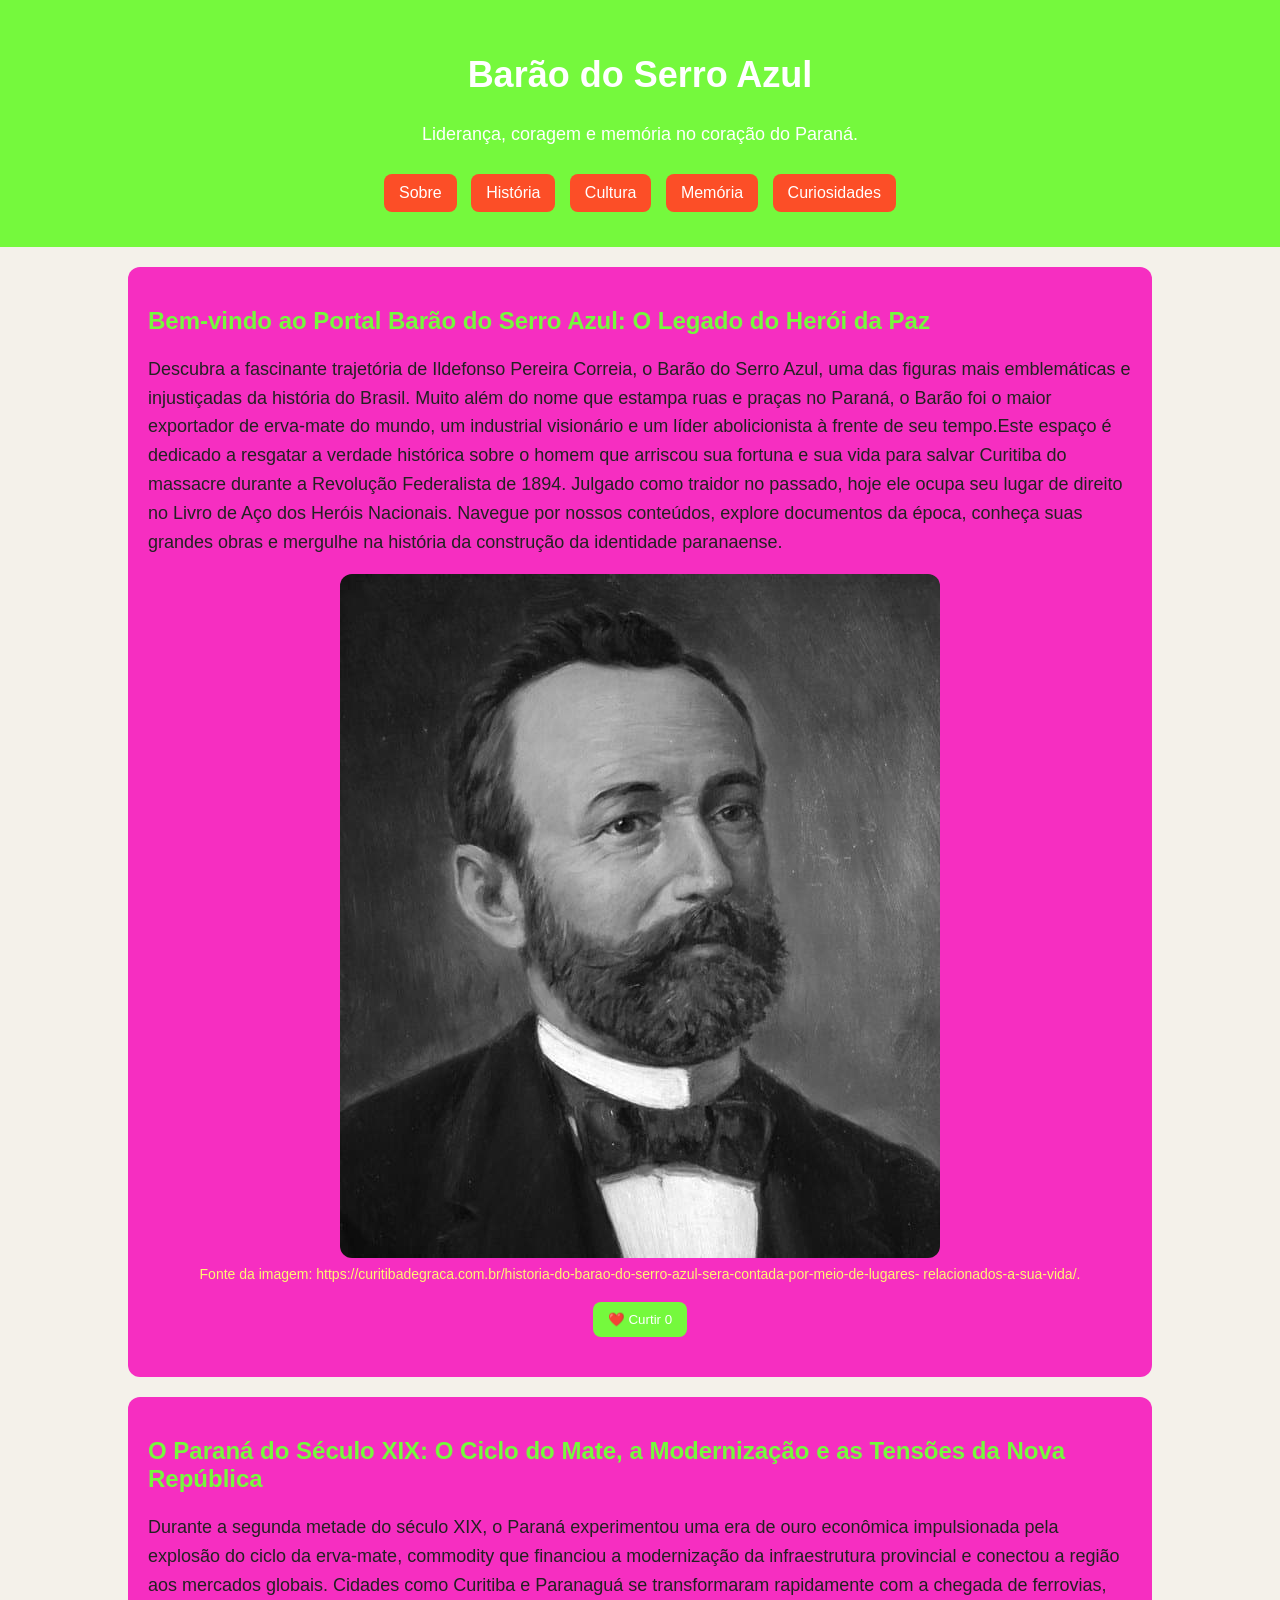
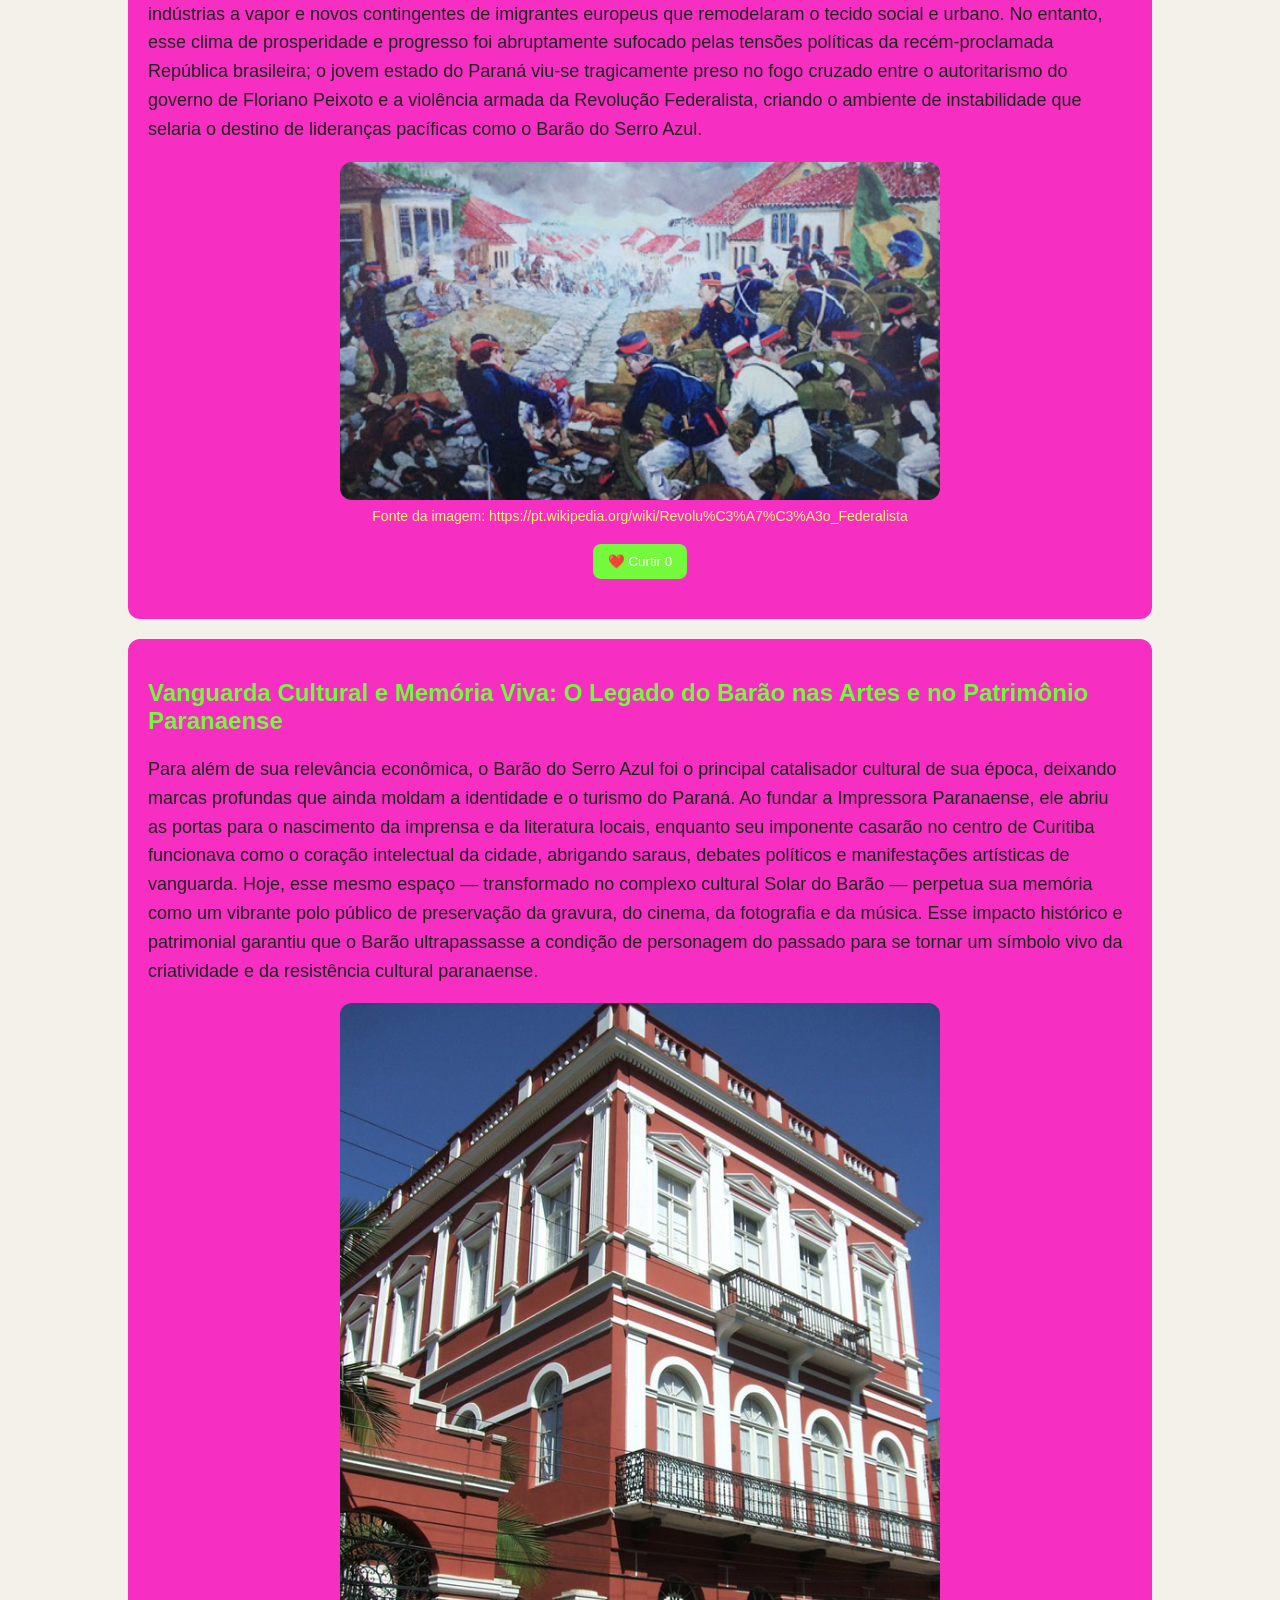
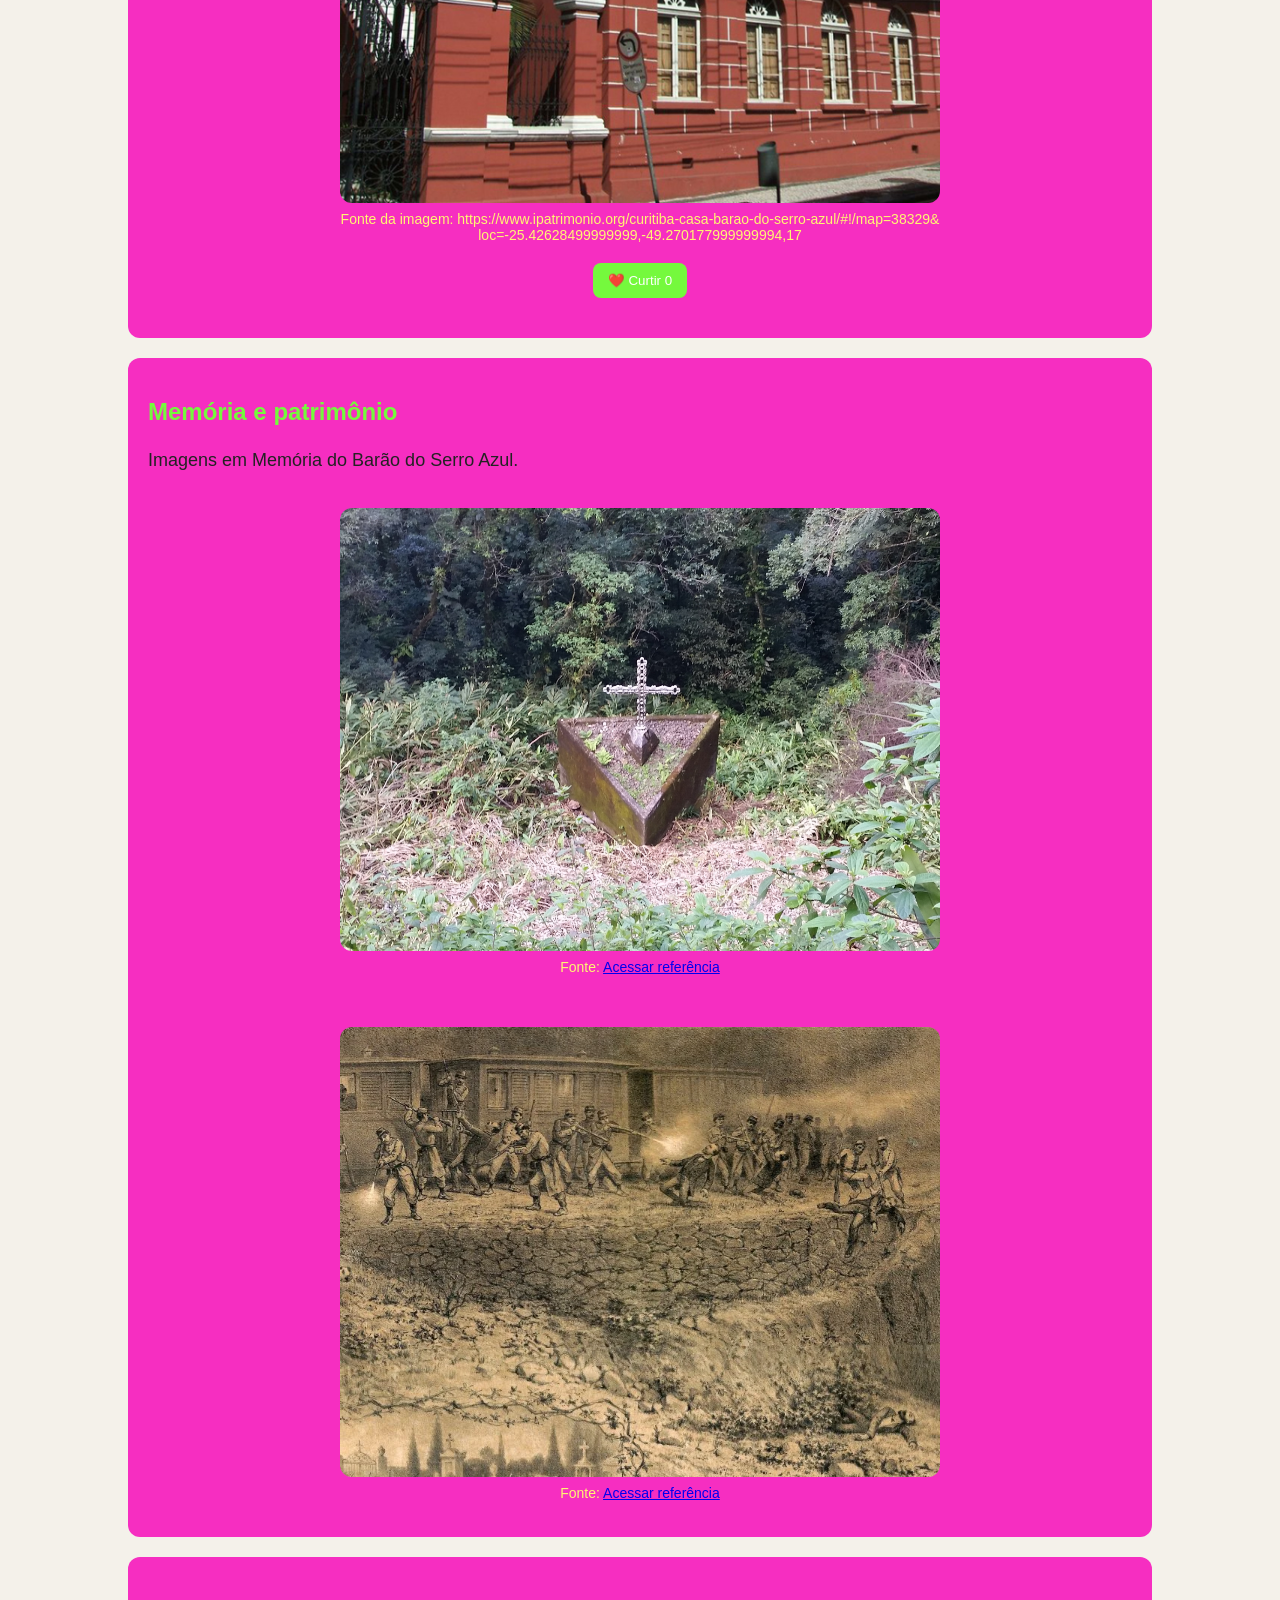
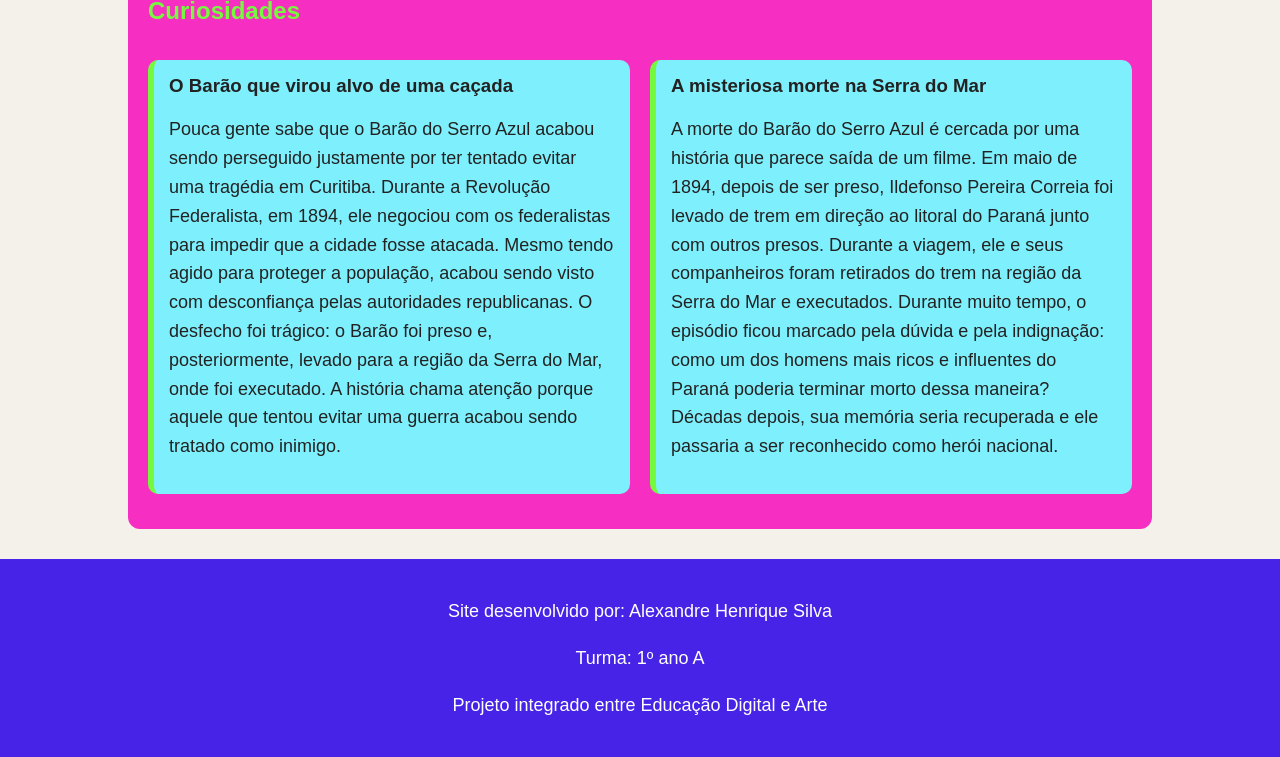
==== commit b180f12d: "Ajuste no código" ====
--- a/index.html
+++ b/index.html
@@ -106,26 +106,32 @@
                 ❤️​ Curtir <span>0</span>
             </button>
         </section>
-         <section id="memoria">
+
+        <section id="memoria">
             <h2>Memória e patrimônio</h2>
             <p>Imagens em Memória do Barão do Serro Azul.</p>
             <div class="galeria">
                 <figure>
                     <img src="imagem_4.jpg" alt="Escreva uma descrição adequada da imagem">
                     <figcaption>
-                        Fonte da imagem.
+                        Fonte:
+                        <a href="endereço do link" target="_blank" rel="noopener noreferrer">
+                            Acessar referência
+                        </a>
                     </figcaption>
                 </figure>
 
                 <figure>
                     <img src="imagem_5.webp" alt="Escreva uma descrição adequada da imagem">
                     <figcaption>
-                        Fonte da imagem.
+                        Fonte:
+                        <a href="endereço do link" target="_blank" rel="noopener noreferrer">
+                            Acessar referência
+                        </a>
                     </figcaption>
                 </figure>
             </div>
         </section>
-
         <section id="curiosidades">
             <h2>Curiosidades</h2>
             <div class="cards-curiosidades">
@@ -169,4 +175,4 @@
 
 </body>
 
-</html>
+</html>
--- a/style.css
+++ b/style.css
@@ -1,14 +1,14 @@
 :root{
     --cor-fundo: #f4f1ea;
     --cor-texto: #222222;
-    --cor-principal: #6b2d5c;
-    --cor-secundaria: #9b4d83;
+    --cor-principal: #75f93d;
+    --cor-secundaria: #fc4e27;
     --cor-hover:#c77dff;
-    --cor-superficie: white;
-    --cor-card: #f3d9fa;
-    --cor-legenda: #555555;
+    --cor-superficie: rgb(246, 46, 193);
+    --cor-card: #7ef0fd;
+    --cor-legenda: #fff672;
     --cor-clara: white;
-    --cor-rodape: #222222;
+    --cor-rodape: #4623e6;
 }
 body {
     background-color: var(--cor-fundo);
@@ -121,12 +121,14 @@
     width: fit-content;
     margin: 20px auto;
 }
+
 .galeria {
     display: flex;
     gap: 20px;
     flex-wrap: wrap;
     justify-content: center;
 }
+
 .cards-curiosidades {
     display: flex;
     gap: 20px;
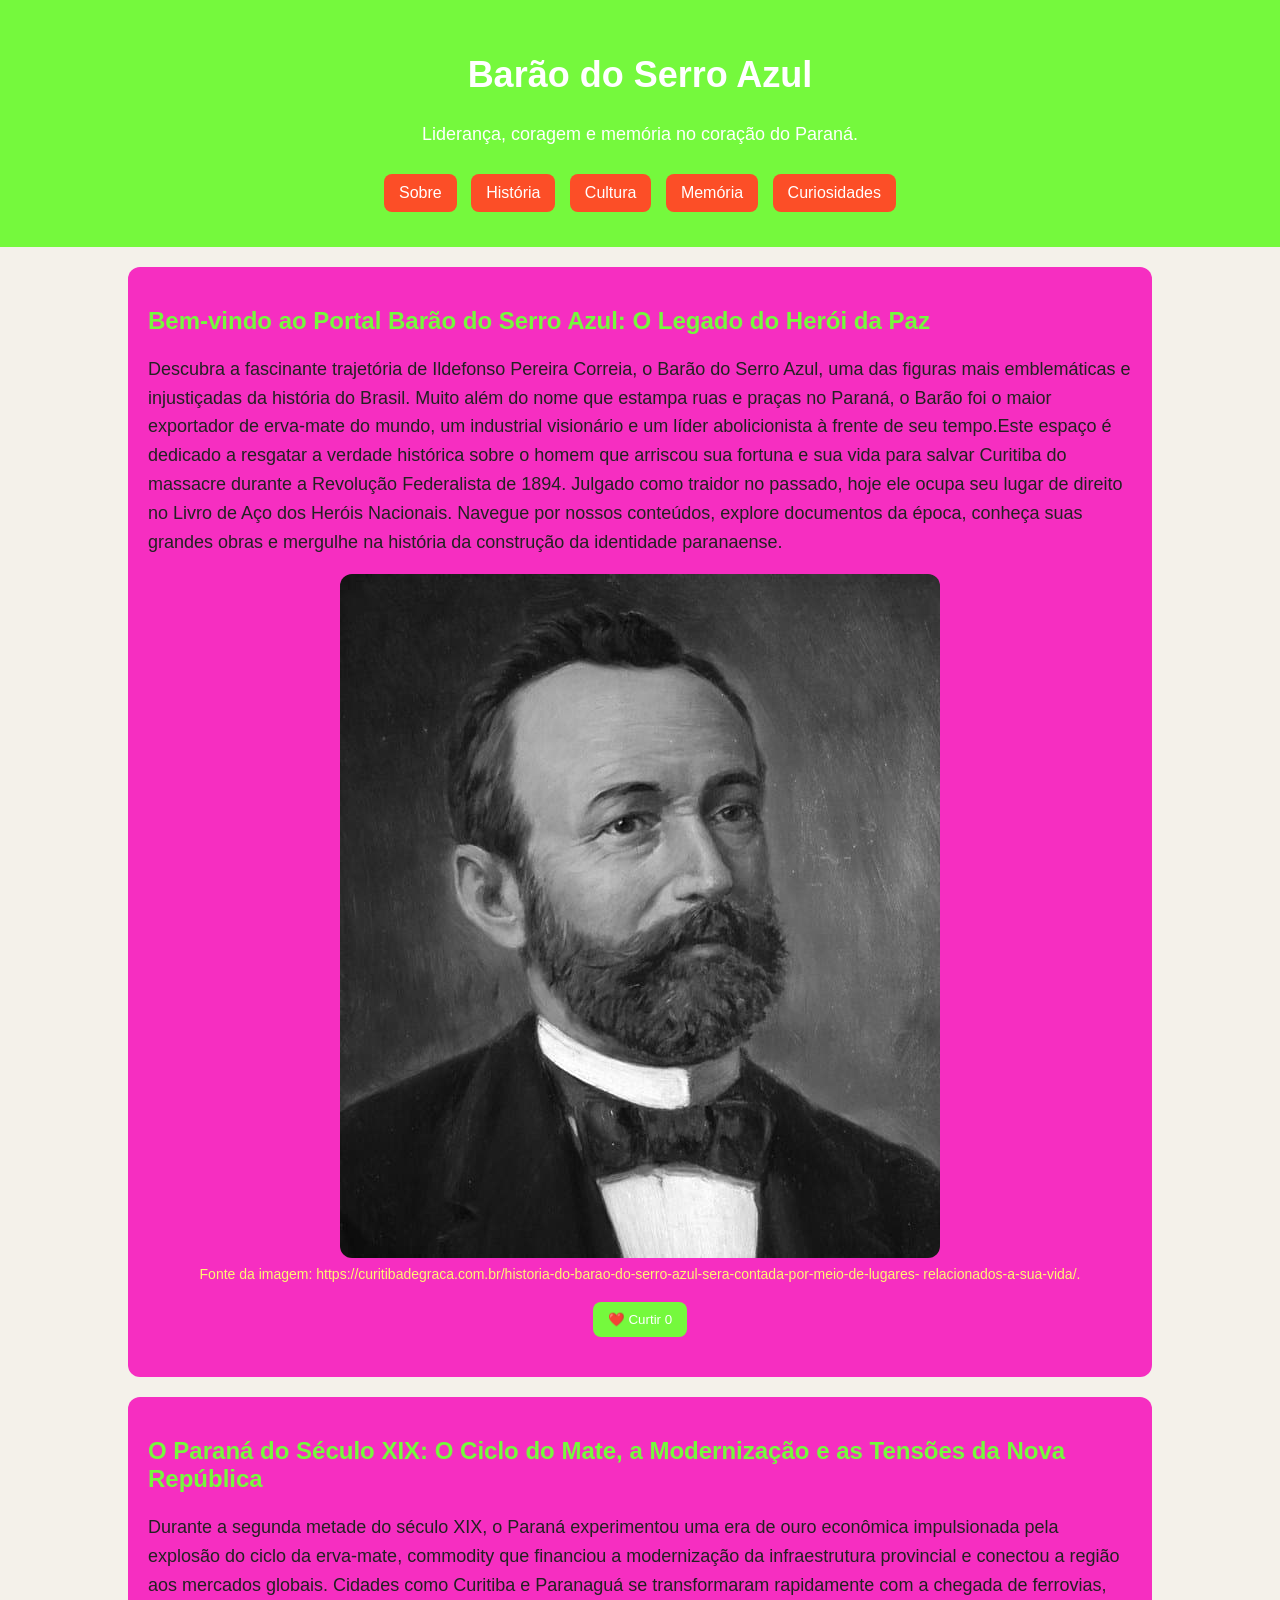
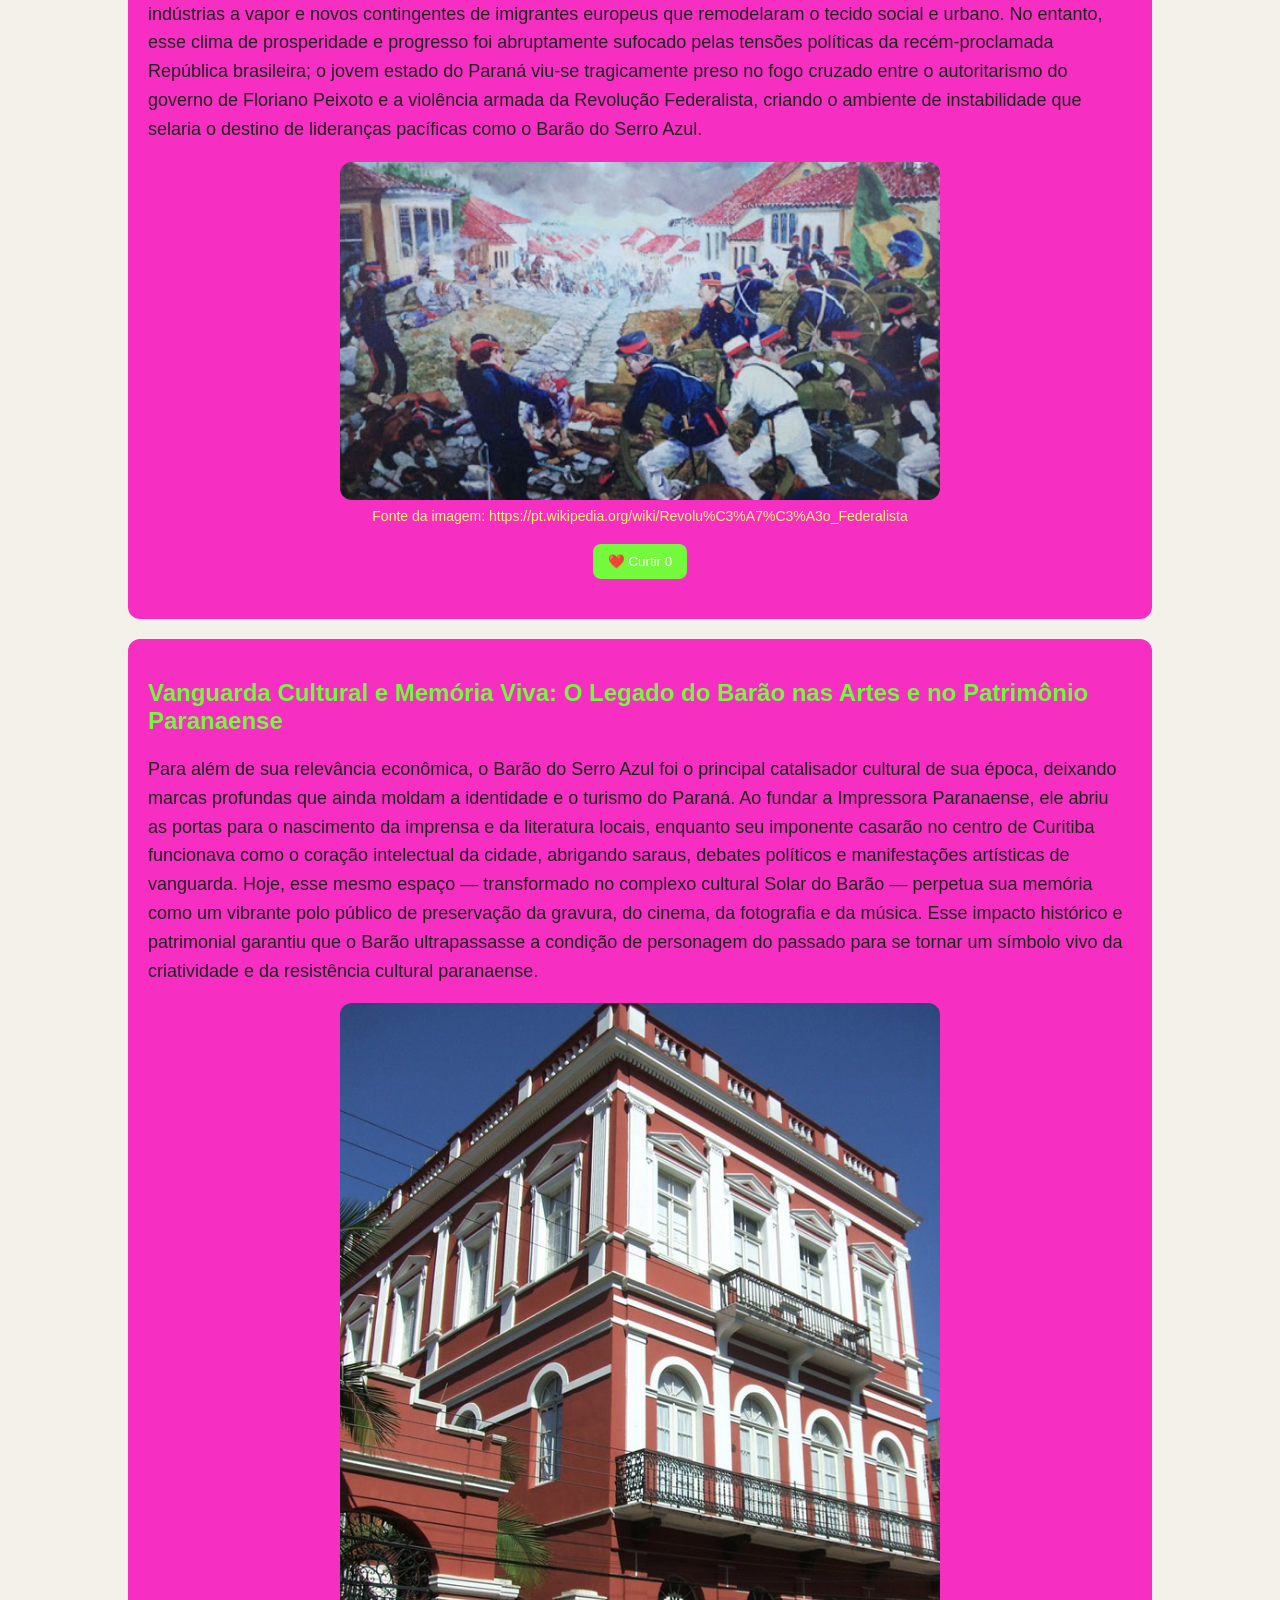
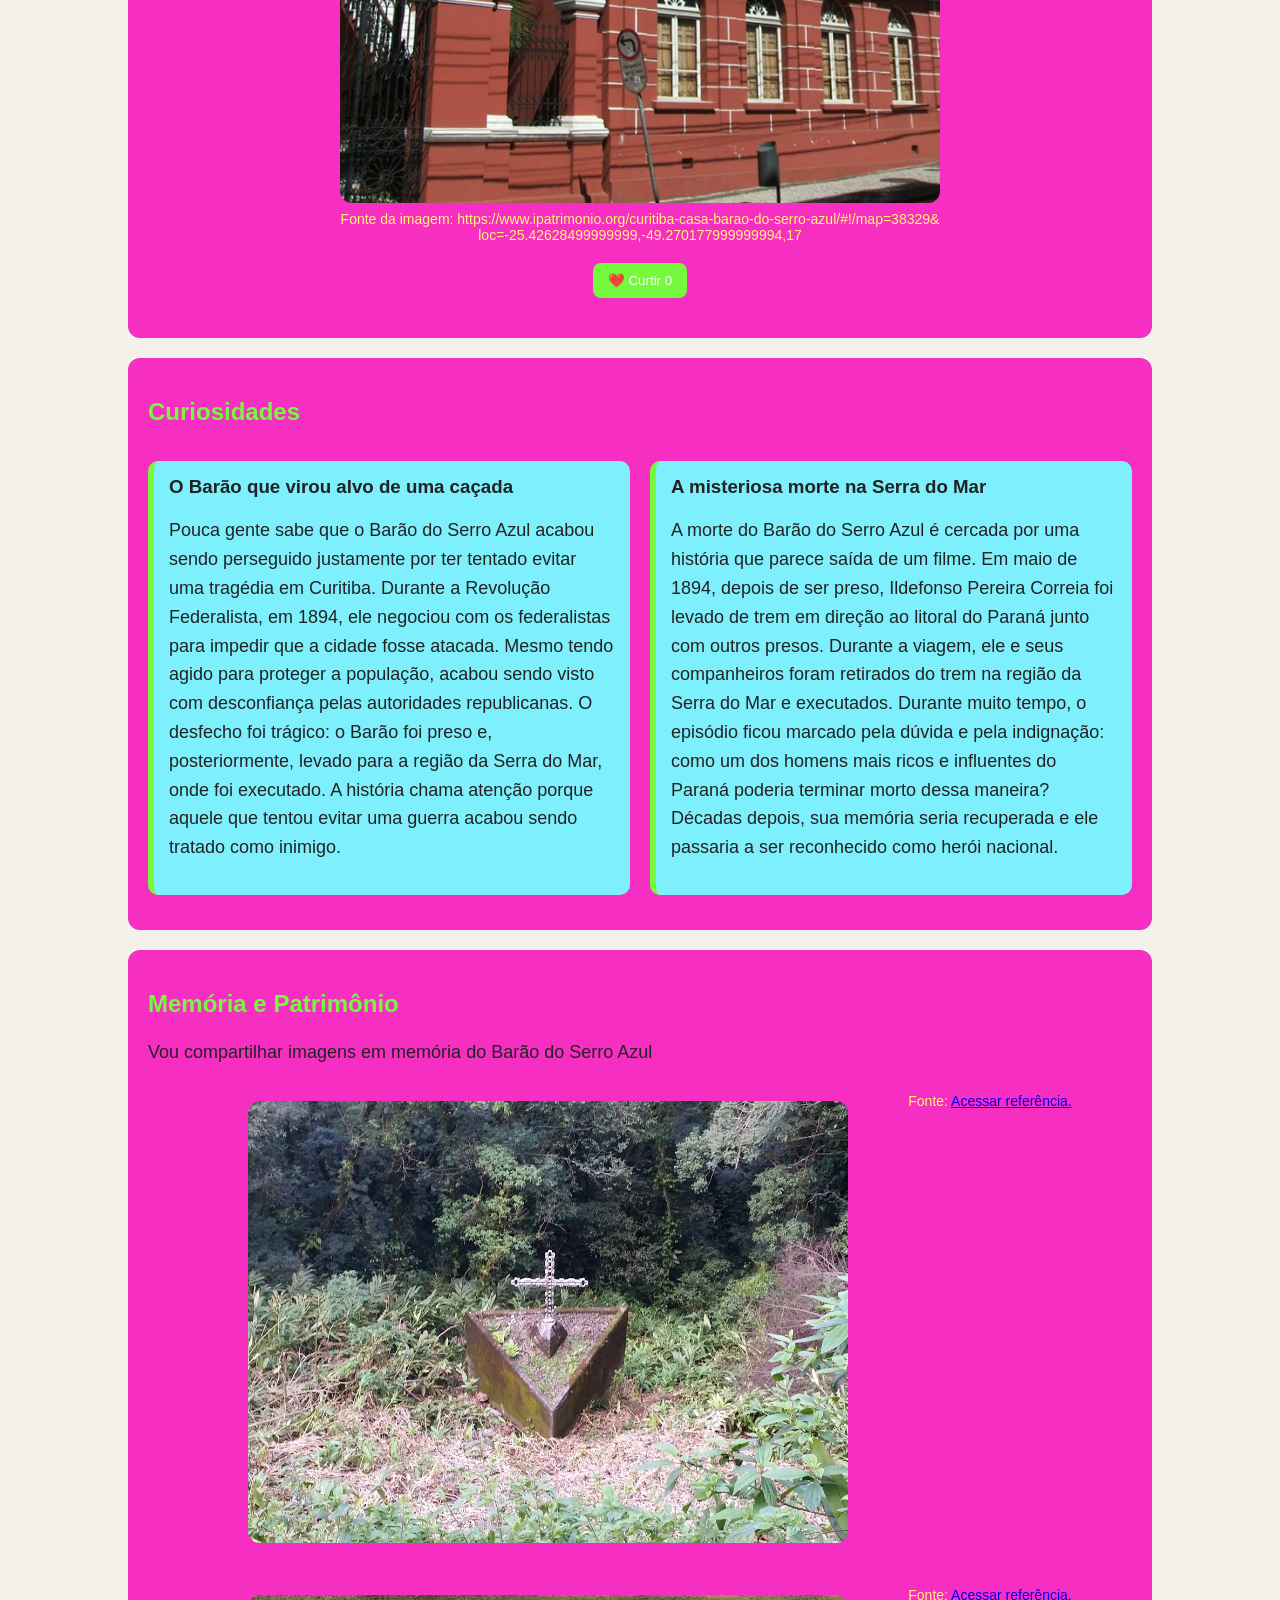
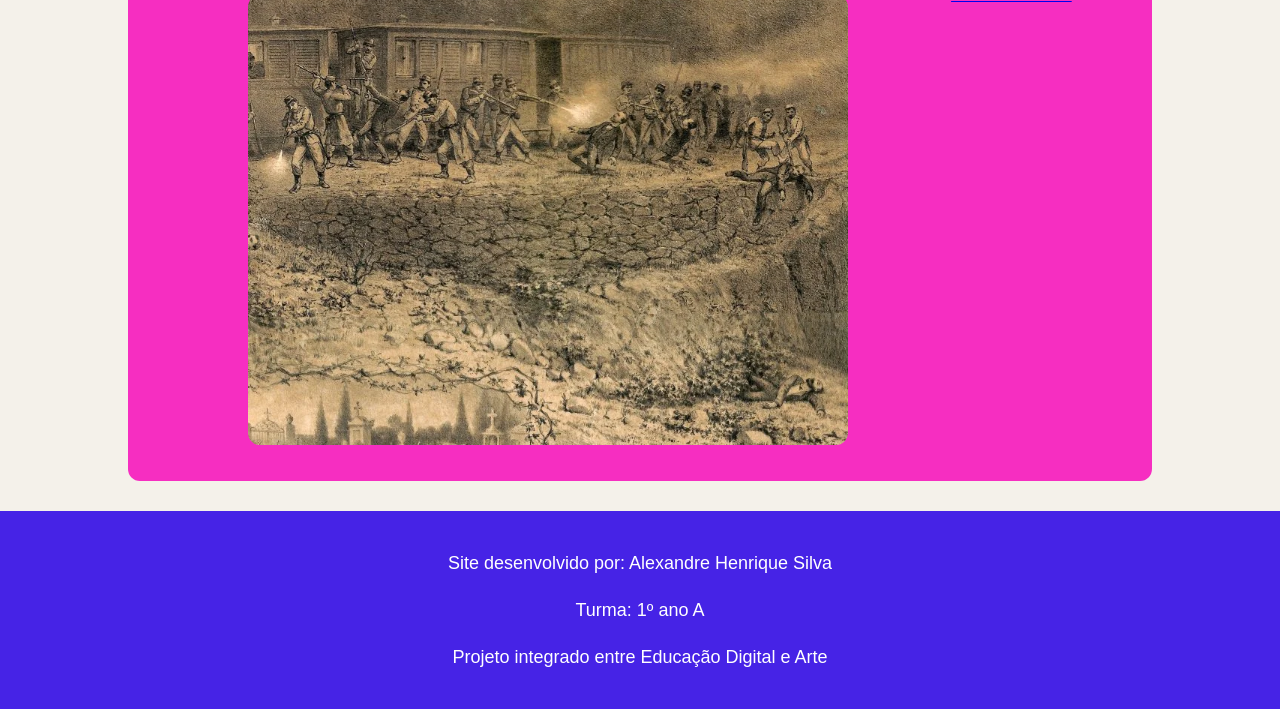
==== commit a811ba60: "Atualização do código" ====
--- a/index.html
+++ b/index.html
@@ -107,31 +107,7 @@
             </button>
         </section>
 
-        <section id="memoria">
-            <h2>Memória e patrimônio</h2>
-            <p>Imagens em Memória do Barão do Serro Azul.</p>
-            <div class="galeria">
-                <figure>
-                    <img src="imagem_4.jpg" alt="Escreva uma descrição adequada da imagem">
-                    <figcaption>
-                        Fonte:
-                        <a href="endereço do link" target="_blank" rel="noopener noreferrer">
-                            Acessar referência
-                        </a>
-                    </figcaption>
-                </figure>
 
-                <figure>
-                    <img src="imagem_5.webp" alt="Escreva uma descrição adequada da imagem">
-                    <figcaption>
-                        Fonte:
-                        <a href="endereço do link" target="_blank" rel="noopener noreferrer">
-                            Acessar referência
-                        </a>
-                    </figcaption>
-                </figure>
-            </div>
-        </section>
         <section id="curiosidades">
             <h2>Curiosidades</h2>
             <div class="cards-curiosidades">
@@ -165,6 +141,31 @@
                 </div>
             </div>
         </section>
+        <section id="memoria">
+            <h2>Memória e Patrimônio</h2>
+            <p>Vou compartilhar imagens em memória do Barão do Serro Azul</p>
+            <div class="galeria">
+                <figure>
+                    <img src="imagem_4.jpg" alt="DESCREVA A IMAGEM">
+                </figure>
+                <figcaption>
+                    Fonte:
+                    <a href="COLOQUE O LINK DA IMAGEM AQUI" target="_blank" rel="noopener noreferrer">
+                        Acessar referência. 
+                    </a>
+                </figcaption>
+                <figure>
+                    <img src="imagem_5.webp" alt="DESCREVA A IMAGEM">
+                </figure>
+                <figcaption>
+                    Fonte:
+                    <a href="COLOQUE O LINK DA IMAGEM AQUI" target="_blank" rel="noopener noreferrer">
+                        Acessar referência. 
+                    </a>
+                </figcaption>
+            </div>
+
+        </section>
     </main>
 
     <footer>
